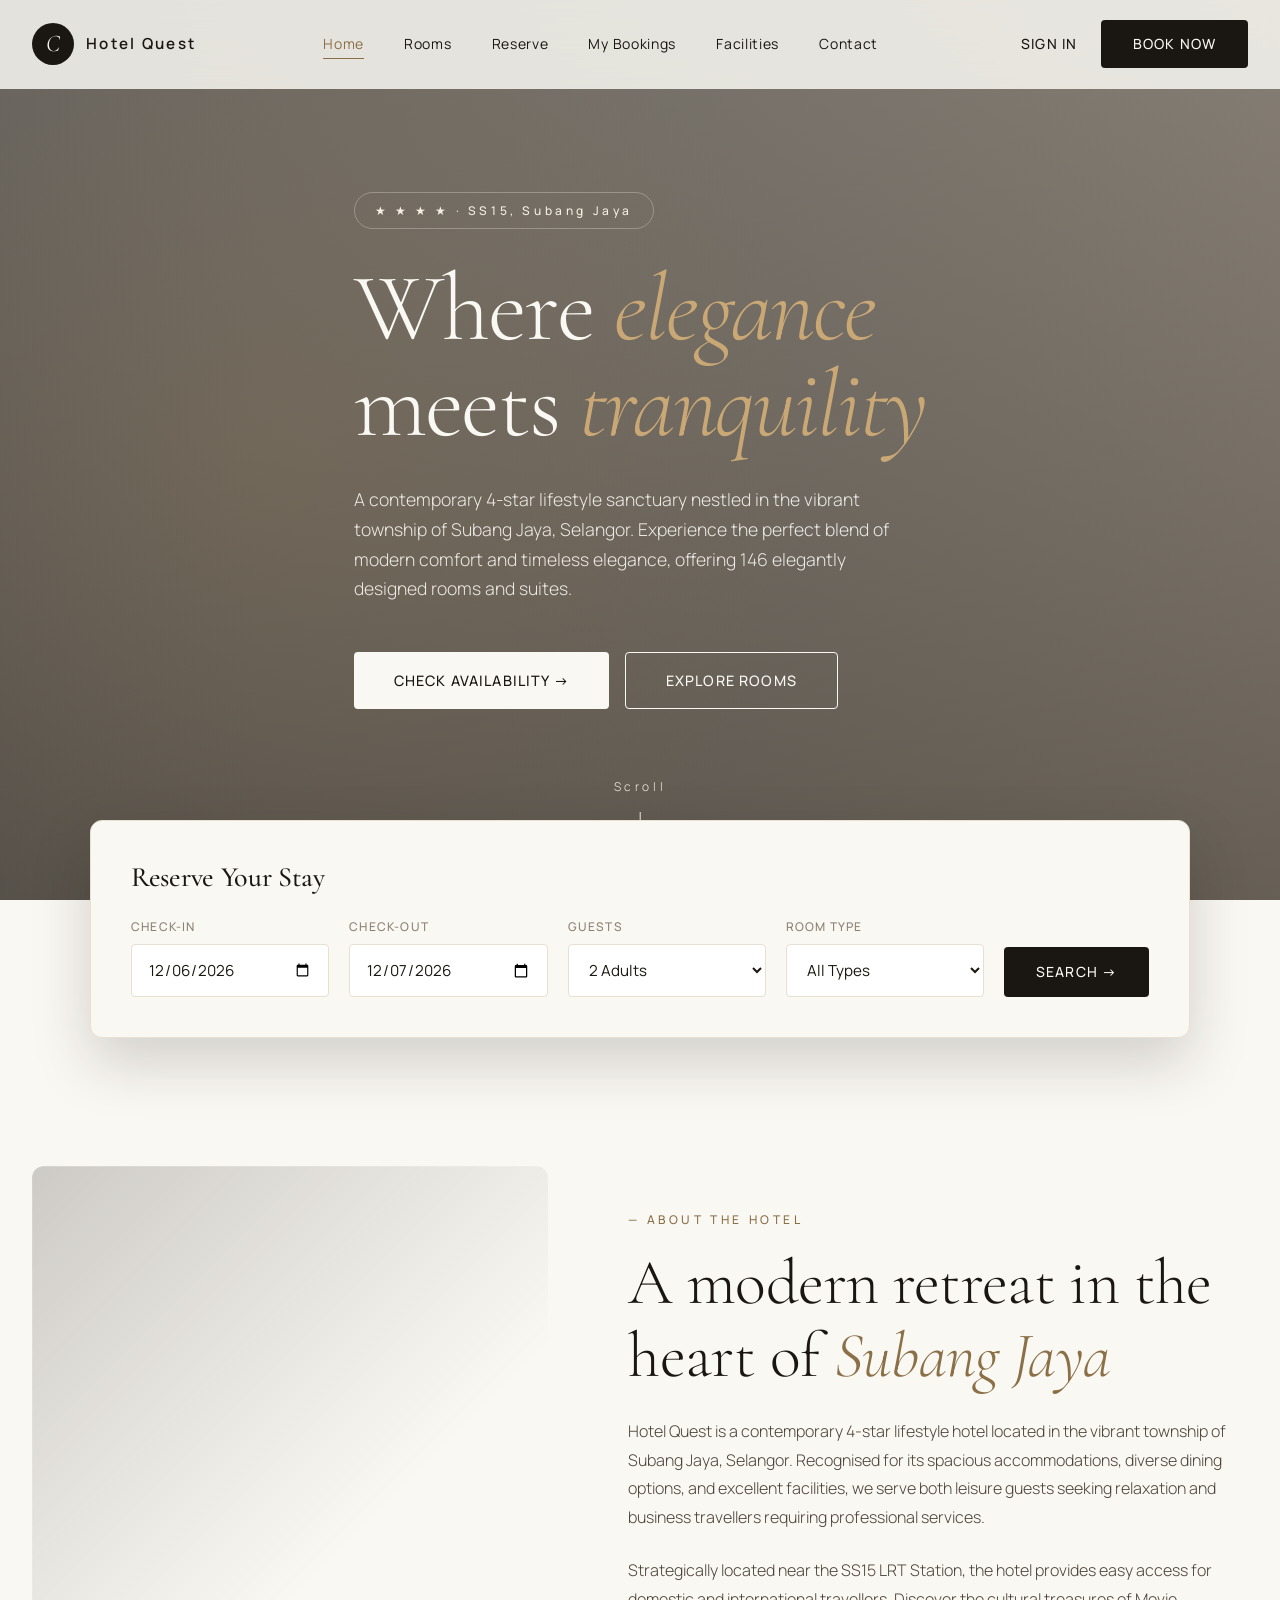
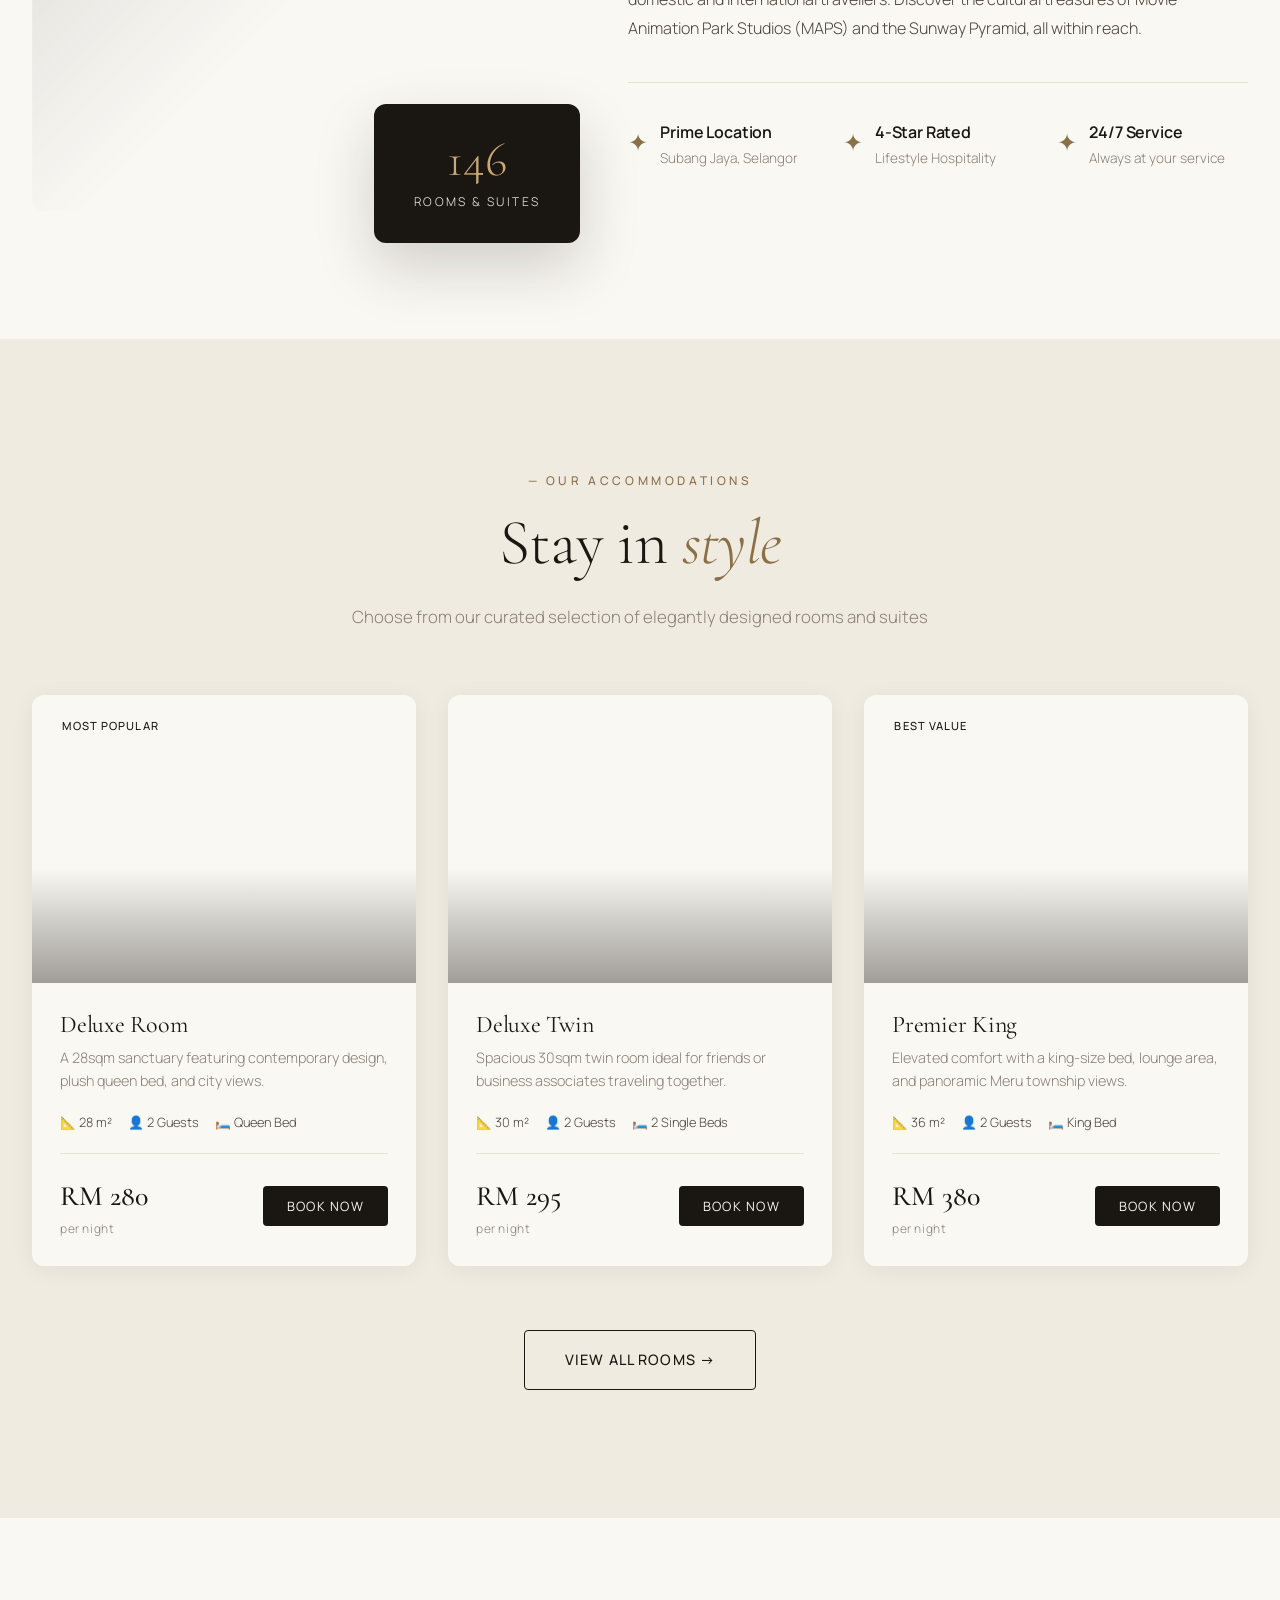
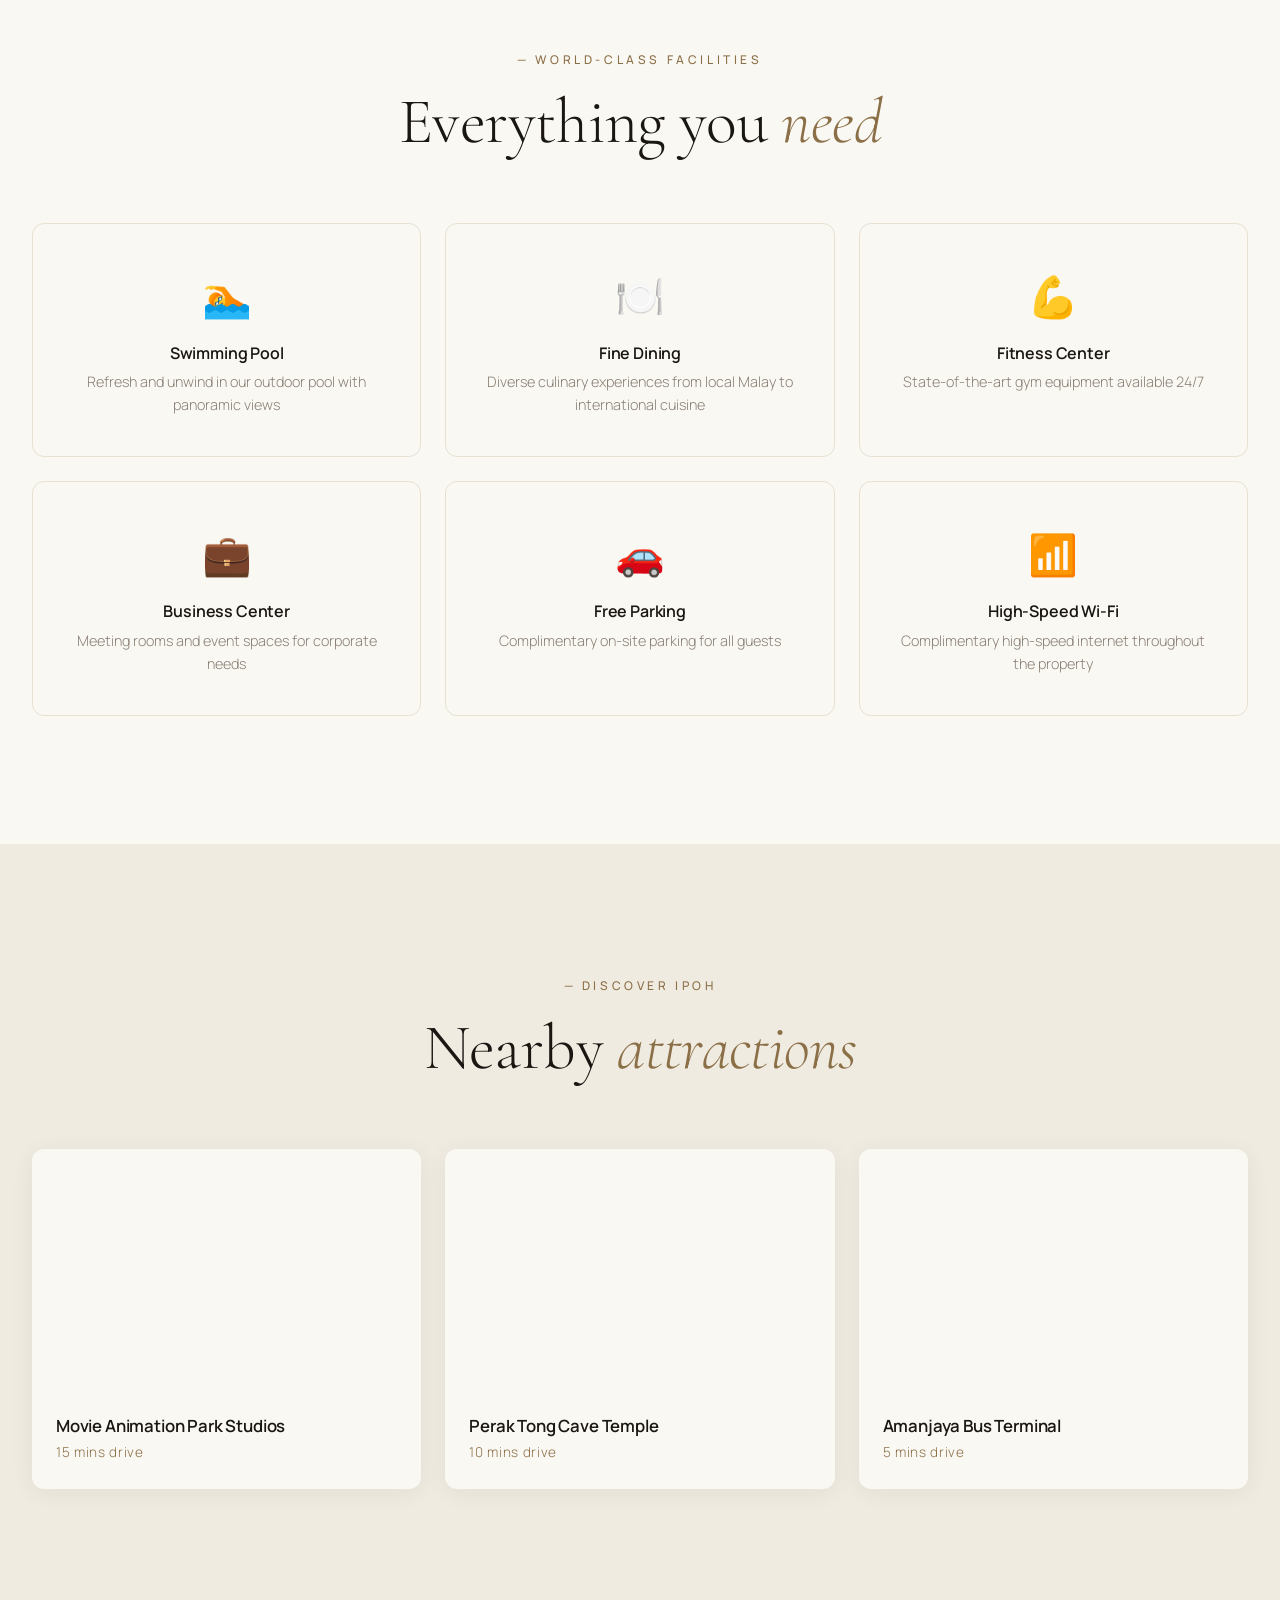
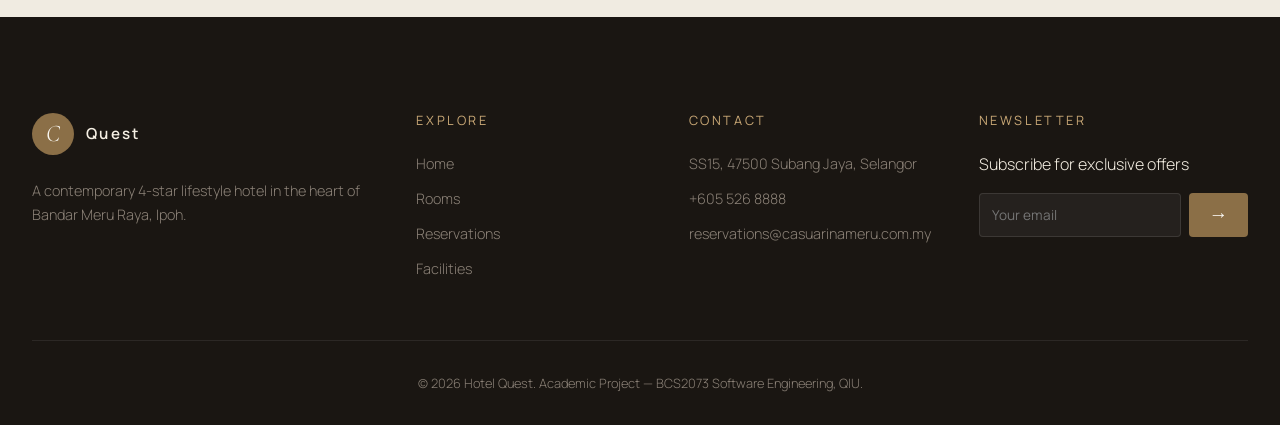
==== index.html @ 07e9d50d "Rename the brand name * Rename the hotel name from "Hotel Casuarina @Meru" to "Hotel Quest". * Chang" ====
<!DOCTYPE html>
<html lang="en">
<head>
    <meta charset="UTF-8">
    <meta name="viewport" content="width=device-width, initial-scale=1.0">
    <title>Hotel QIU — Luxury Lifestyle Hotel in Selangor</title>
    <meta name="description" content="A contemporary 4-star lifestyle hotel in SS15, Subang Jaya. 146 elegantly designed rooms and suites.">
    <link rel="stylesheet" href="css/style.css">
    <link href="https://fonts.googleapis.com/css2?family=Cormorant+Garamond:wght@300;400;500;600;700&family=Manrope:wght@200;300;400;500;600;700&display=swap" rel="stylesheet">
</head>
<body>
    <!-- ========================================
         COMPONENT: Navigation Bar (Reusable)
         CBSE Module: ui-navigation
    ========================================= -->
    <nav class="navbar" id="navbar">
        <div class="nav-container">
            <a href="index.html" class="logo">
                <span class="logo-mark">C</span>
                <span class="logo-text">Hotel Quest</span>
            </a>
            <ul class="nav-menu">
                <li><a href="index.html" class="active">Home</a></li>
                <li><a href="pages/rooms.html">Rooms</a></li>
                <li><a href="pages/search.html">Reserve</a></li>
                <li><a href="pages/my-bookings.html">My Bookings</a></li>
                <li><a href="#facilities">Facilities</a></li>
                <li><a href="#contact">Contact</a></li>
            </ul>
            <div class="nav-auth">
                <button class="btn-ghost" id="loginBtn">Sign In</button>
                <button class="btn-primary" id="reserveBtn" onclick="window.location.href='pages/search.html'">Book Now</button>
            </div>
            <button class="mobile-toggle" id="mobileToggle">☰</button>
        </div>
    </nav>

    <!-- ========================================
         COMPONENT: Hero Section
    ========================================= -->
    <section class="hero">
        <div class="hero-bg"></div>
        <div class="hero-overlay"></div>
        <div class="hero-content">
            <span class="hero-tag">★ ★ ★ ★  · SS15, Subang Jaya</span>
            <h1 class="hero-title">
                Where <em>elegance</em><br>
                meets <em>tranquility</em>
            </h1>
            <p class="hero-subtitle">
                A contemporary 4-star lifestyle sanctuary nestled in the vibrant township of Subang Jaya, Selangor. Experience the perfect blend of modern comfort and timeless elegance,
                offering 146 elegantly designed rooms and suites.
            </p>
            <div class="hero-actions">
                <button class="btn-primary btn-lg" onclick="window.location.href='pages/search.html'">
                    Check Availability →
                </button>
                <button class="btn-outline btn-lg" onclick="document.getElementById('rooms-preview').scrollIntoView({behavior:'smooth'})">
                    Explore Rooms
                </button>
            </div>
        </div>
        <div class="hero-scroll">
            <span>Scroll</span>
            <div class="scroll-line"></div>
        </div>
    </section>

    <!-- ========================================
         COMPONENT: Quick Search Widget
         CBSE Module: search-module (reusable)
    ========================================= -->
    <section class="quick-search">
        <div class="container">
            <div class="search-card">
                <h3>Reserve Your Stay</h3>
                <form id="quickSearchForm" class="search-form">
                    <div class="form-group">
                        <label>Check-In</label>
                        <input type="date" id="checkIn" required>
                    </div>
                    <div class="form-group">
                        <label>Check-Out</label>
                        <input type="date" id="checkOut" required>
                    </div>
                    <div class="form-group">
                        <label>Guests</label>
                        <select id="guests">
                            <option value="1">1 Adult</option>
                            <option value="2" selected>2 Adults</option>
                            <option value="3">3 Adults</option>
                            <option value="4">4 Adults</option>
                        </select>
                    </div>
                    <div class="form-group">
                        <label>Room Type</label>
                        <select id="roomType">
                            <option value="all">All Types</option>
                            <option value="deluxe">Deluxe</option>
                            <option value="premier">Premier</option>
                            <option value="suite">Suite</option>
                        </select>
                    </div>
                    <button type="submit" class="btn-primary btn-search">Search →</button>
                </form>
            </div>
        </div>
    </section>

    <!-- ========================================
         SECTION: About / Welcome
    ========================================= -->
    <section class="about-section">
        <div class="container about-grid">
            <div class="about-image">
                <div class="img-frame"></div>
                <div class="stat-badge">
                    <strong>146</strong>
                    <span>Rooms & Suites</span>
                </div>
            </div>
            <div class="about-content">
                <span class="section-tag">— About The Hotel</span>
                <h2 class="section-title">A modern retreat in the<br>heart of <em>Subang Jaya</em></h2>
                <p>
                    Hotel Quest is a contemporary 4-star lifestyle hotel located in the vibrant 
                    township of Subang Jaya, Selangor. Recognised for its spacious accommodations, diverse dining options, 
                    and excellent facilities, we serve both leisure guests seeking relaxation and business travellers 
                    requiring professional services.
                </p>
                <p>
                    Strategically located near the SS15 LRT Station, the hotel provides easy access for domestic 
                    and international travellers. Discover the cultural treasures of Movie Animation Park Studios (MAPS) 
                    and the Sunway Pyramid, all within reach.
                </p>
                <div class="about-features">
                    <div class="feature-item">
                        <div class="feature-icon">✦</div>
                        <div>
                            <h4>Prime Location</h4>
                            <p>Subang Jaya, Selangor</p>
                        </div>
                    </div>
                    <div class="feature-item">
                        <div class="feature-icon">✦</div>
                        <div>
                            <h4>4-Star Rated</h4>
                            <p>Lifestyle Hospitality</p>
                        </div>
                    </div>
                    <div class="feature-item">
                        <div class="feature-icon">✦</div>
                        <div>
                            <h4>24/7 Service</h4>
                            <p>Always at your service</p>
                        </div>
                    </div>
                </div>
            </div>
        </div>
    </section>

    <!-- ========================================
         SECTION: Rooms Preview
         CBSE Module: room-display (reusable card component)
    ========================================= -->
    <section class="rooms-preview" id="rooms-preview">
        <div class="container">
            <div class="section-header">
                <span class="section-tag">— Our Accommodations</span>
                <h2 class="section-title">Stay in <em>style</em></h2>
                <p class="section-subtitle">Choose from our curated selection of elegantly designed rooms and suites</p>
            </div>
            <div class="rooms-grid" id="roomsContainer">
                <!-- Cards rendered dynamically by js/room-module.js -->
            </div>
            <div class="section-cta">
                <a href="pages/rooms.html" class="btn-outline btn-lg">View All Rooms →</a>
            </div>
        </div>
    </section>

    <!-- ========================================
         SECTION: Facilities
    ========================================= -->
    <section class="facilities" id="facilities">
        <div class="container">
            <div class="section-header">
                <span class="section-tag">— World-Class Facilities</span>
                <h2 class="section-title">Everything you <em>need</em></h2>
            </div>
            <div class="facilities-grid">
                <div class="facility-card">
                    <div class="facility-icon">🏊</div>
                    <h4>Swimming Pool</h4>
                    <p>Refresh and unwind in our outdoor pool with panoramic views</p>
                </div>
                <div class="facility-card">
                    <div class="facility-icon">🍽️</div>
                    <h4>Fine Dining</h4>
                    <p>Diverse culinary experiences from local Malay to international cuisine</p>
                </div>
                <div class="facility-card">
                    <div class="facility-icon">💪</div>
                    <h4>Fitness Center</h4>
                    <p>State-of-the-art gym equipment available 24/7</p>
                </div>
                <div class="facility-card">
                    <div class="facility-icon">💼</div>
                    <h4>Business Center</h4>
                    <p>Meeting rooms and event spaces for corporate needs</p>
                </div>
                <div class="facility-card">
                    <div class="facility-icon">🚗</div>
                    <h4>Free Parking</h4>
                    <p>Complimentary on-site parking for all guests</p>
                </div>
                <div class="facility-card">
                    <div class="facility-icon">📶</div>
                    <h4>High-Speed Wi-Fi</h4>
                    <p>Complimentary high-speed internet throughout the property</p>
                </div>
            </div>
        </div>
    </section>

    <!-- ========================================
         SECTION: Nearby Attractions
    ========================================= -->
    <section class="attractions">
        <div class="container">
            <div class="section-header">
                <span class="section-tag">— Discover Ipoh</span>
                <h2 class="section-title">Nearby <em>attractions</em></h2>
            </div>
            <div class="attractions-grid">
                <div class="attraction-card">
                    <div class="attraction-img attraction-1"></div>
                    <div class="attraction-info">
                        <h4>Movie Animation Park Studios</h4>
                        <span>15 mins drive</span>
                    </div>
                </div>
                <div class="attraction-card">
                    <div class="attraction-img attraction-2"></div>
                    <div class="attraction-info">
                        <h4>Perak Tong Cave Temple</h4>
                        <span>10 mins drive</span>
                    </div>
                </div>
                <div class="attraction-card">
                    <div class="attraction-img attraction-3"></div>
                    <div class="attraction-info">
                        <h4>Amanjaya Bus Terminal</h4>
                        <span>5 mins drive</span>
                    </div>
                </div>
            </div>
        </div>
    </section>

    <!-- ========================================
         FOOTER (Reusable Component)
    ========================================= -->
    <footer class="footer" id="contact">
        <div class="container">
            <div class="footer-grid">
                <div class="footer-brand">
                    <div class="logo">
                        <span class="logo-mark">C</span>
                        <span class="logo-text">Quest</span>
                    </div>
                    <p>A contemporary 4-star lifestyle hotel in the heart of Bandar Meru Raya, Ipoh.</p>
                </div>
                <div class="footer-col">
                    <h5>Explore</h5>
                    <ul>
                        <li><a href="index.html">Home</a></li>
                        <li><a href="pages/rooms.html">Rooms</a></li>
                        <li><a href="pages/search.html">Reservations</a></li>
                        <li><a href="#facilities">Facilities</a></li>
                    </ul>
                </div>
                <div class="footer-col">
                    <h5>Contact</h5>
                    <ul>
                        <li>SS15, 47500 Subang Jaya, Selangor</li>
                        <li>+605 526 8888</li>
                        <li>reservations@casuarinameru.com.my</li>
                    </ul>
                </div>
                <div class="footer-col">
                    <h5>Newsletter</h5>
                    <p>Subscribe for exclusive offers</p>
                    <form class="newsletter-form">
                        <input type="email" placeholder="Your email">
                        <button type="submit">→</button>
                    </form>
                </div>
            </div>
            <div class="footer-bottom">
                <p>© 2026 Hotel Quest. Academic Project — BCS2073 Software Engineering, QIU.</p>
            </div>
        </div>
    </footer>

    <!-- Login Modal Component -->
    <div class="modal" id="loginModal">
        <div class="modal-content">
            <button class="modal-close" id="closeModal">×</button>
            <h3>Welcome Back</h3>
            <p class="modal-sub">Sign in to manage your reservations</p>
            <form id="loginForm">
                <div class="form-group">
                    <label>Email</label>
                    <input type="email" id="loginEmail" required placeholder="you@example.com">
                </div>
                <div class="form-group">
                    <label>Password</label>
                    <input type="password" id="loginPassword" required placeholder="Enter password">
                </div>
                <button type="submit" class="btn-primary btn-full">Sign In</button>
                <p class="modal-footer">New here? <a href="#" id="switchToRegister">Create account</a></p>
            </form>
        </div>
    </div>

    <!-- Scripts: CBSE modular structure -->
    <script src="js/data.js"></script>
    <script src="js/user-module.js"></script>
    <script src="js/room-module.js"></script>
    <script src="js/booking-module.js"></script>
    <script src="js/main.js"></script>
</body>
</html>
---- css/style.css ----
/* =====================================================
   CASUARINA @ MERU - Stylesheet
   Aesthetic: Luxury Refined / Editorial Hospitality
   Architecture: Component-Based Software Engineering
   ===================================================== */

/* ---------- CSS Variables (Design Tokens) ---------- */
:root {
    /* Brand Colors */
    --color-bg: #faf8f3;
    --color-bg-alt: #f0ebe1;
    --color-ink: #1a1612;
    --color-ink-soft: #4a423a;
    --color-muted: #8a8076;
    --color-accent: #8b6f47;
    --color-accent-deep: #6b5435;
    --color-accent-light: #c9a876;
    --color-gold: #b8935a;
    --color-cream: #f5efe3;
    --color-white: #ffffff;
    --color-line: #e8e0d2;
    
    /* Typography */
    --font-display: 'Cormorant Garamond', 'Playfair Display', Georgia, serif;
    --font-body: 'Manrope', -apple-system, sans-serif;
    
    /* Spacing */
    --space-xs: 0.5rem;
    --space-sm: 1rem;
    --space-md: 2rem;
    --space-lg: 4rem;
    --space-xl: 6rem;
    --space-2xl: 8rem;
    
    /* Effects */
    --shadow-soft: 0 4px 24px rgba(26, 22, 18, 0.06);
    --shadow-medium: 0 12px 40px rgba(26, 22, 18, 0.12);
    --shadow-strong: 0 24px 60px rgba(26, 22, 18, 0.18);
    --radius: 4px;
    --radius-lg: 12px;
    --transition: 0.4s cubic-bezier(0.4, 0, 0.2, 1);
}

/* ---------- Reset & Base ---------- */
*, *::before, *::after {
    box-sizing: border-box;
    margin: 0;
    padding: 0;
}

html {
    scroll-behavior: smooth;
    font-size: 16px;
}

body {
    font-family: var(--font-body);
    background: var(--color-bg);
    color: var(--color-ink);
    line-height: 1.6;
    font-weight: 300;
    overflow-x: hidden;
}

h1, h2, h3, h4, h5 {
    font-family: var(--font-display);
    font-weight: 400;
    letter-spacing: -0.01em;
    line-height: 1.15;
}

em {
    font-style: italic;
    color: var(--color-accent);
}

a {
    color: inherit;
    text-decoration: none;
    transition: var(--transition);
}

.container {
    max-width: 1280px;
    margin: 0 auto;
    padding: 0 2rem;
}

img {
    max-width: 100%;
    display: block;
}

/* ---------- Buttons (Reusable Component) ---------- */
.btn-primary, .btn-outline, .btn-ghost {
    font-family: var(--font-body);
    font-size: 0.875rem;
    font-weight: 500;
    letter-spacing: 0.08em;
    text-transform: uppercase;
    padding: 0.9rem 2rem;
    border: none;
    cursor: pointer;
    transition: var(--transition);
    border-radius: var(--radius);
    display: inline-flex;
    align-items: center;
    gap: 0.5rem;
}

.btn-primary {
    background: var(--color-ink);
    color: var(--color-bg);
}
.btn-primary:hover {
    background: var(--color-accent);
    transform: translateY(-2px);
    box-shadow: var(--shadow-medium);
}

.btn-outline {
    background: transparent;
    color: var(--color-ink);
    border: 1px solid var(--color-ink);
}
.btn-outline:hover {
    background: var(--color-ink);
    color: var(--color-bg);
}

.btn-ghost {
    background: transparent;
    color: var(--color-ink);
    padding: 0.5rem 1rem;
}
.btn-ghost:hover {
    color: var(--color-accent);
}

.btn-lg {
    padding: 1.1rem 2.5rem;
    font-size: 0.9rem;
}

.btn-full {
    width: 100%;
    justify-content: center;
    padding: 1rem;
}

/* ---------- Navigation ---------- */
.navbar {
    position: fixed;
    top: 0;
    left: 0;
    right: 0;
    z-index: 100;
    padding: 1.25rem 0;
    background: rgba(250, 248, 243, 0.85);
    backdrop-filter: blur(20px);
    -webkit-backdrop-filter: blur(20px);
    border-bottom: 1px solid transparent;
    transition: var(--transition);
}

.navbar.scrolled {
    padding: 0.75rem 0;
    border-bottom-color: var(--color-line);
    background: rgba(250, 248, 243, 0.95);
}

.nav-container {
    max-width: 1400px;
    margin: 0 auto;
    padding: 0 2rem;
    display: flex;
    align-items: center;
    justify-content: space-between;
    gap: 2rem;
}

.logo {
    display: flex;
    align-items: center;
    gap: 0.75rem;
}

.logo-mark {
    width: 42px;
    height: 42px;
    background: var(--color-ink);
    color: var(--color-bg);
    border-radius: 50%;
    display: grid;
    place-items: center;
    font-family: var(--font-display);
    font-size: 1.5rem;
    font-style: italic;
}

.logo-text {
    font-family: var(--font-body);
    font-weight: 600;
    font-size: 0.95rem;
    letter-spacing: 0.15em;
    display: flex;
    flex-direction: column;
    line-height: 1;
}
.logo-text small {
    font-size: 0.65rem;
    font-weight: 300;
    letter-spacing: 0.2em;
    color: var(--color-muted);
    margin-top: 2px;
}

.nav-menu {
    display: flex;
    gap: 2.5rem;
    list-style: none;
}
.nav-menu a {
    font-size: 0.875rem;
    font-weight: 400;
    letter-spacing: 0.05em;
    position: relative;
}
.nav-menu a::after {
    content: '';
    position: absolute;
    bottom: -6px;
    left: 0;
    width: 0;
    height: 1px;
    background: var(--color-accent);
    transition: var(--transition);
}
.nav-menu a:hover::after, .nav-menu a.active::after {
    width: 100%;
}
.nav-menu a.active {
    color: var(--color-accent);
}

.nav-auth {
    display: flex;
    gap: 0.5rem;
    align-items: center;
}

.mobile-toggle {
    display: none;
    background: none;
    border: none;
    font-size: 1.5rem;
    cursor: pointer;
    color: var(--color-ink);
}

/* ---------- Hero Section ---------- */
.hero {
    height: 100vh;
    min-height: 700px;
    position: relative;
    display: flex;
    align-items: center;
    overflow: hidden;
}

.hero-bg {
    position: absolute;
    inset: 0;
    background: linear-gradient(135deg, #2c2419 0%, #4a3a26 50%, #6b5435 100%);
    background-image: 
        linear-gradient(135deg, rgba(26, 22, 18, 0.65) 0%, rgba(74, 58, 38, 0.55) 100%),
        url('https://images.unsplash.com/photo-1566073771259-6a8506099945?w=1920&q=85');
    background-size: cover;
    background-position: center;
}

.hero-overlay {
    position: absolute;
    inset: 0;
    background: 
        radial-gradient(circle at 20% 50%, rgba(184, 147, 90, 0.15) 0%, transparent 50%),
        linear-gradient(180deg, transparent 0%, rgba(26, 22, 18, 0.4) 100%);
}

.hero-content {
    position: relative;
    z-index: 2;
    max-width: 1280px;
    margin: 0 auto;
    padding: 0 2rem;
    color: var(--color-bg);
    animation: fadeUp 1.2s ease;
}

.hero-tag {
    display: inline-block;
    font-size: 0.75rem;
    letter-spacing: 0.3em;
    font-weight: 500;
    margin-bottom: 2rem;
    padding: 0.5rem 1.25rem;
    border: 1px solid rgba(245, 239, 227, 0.3);
    border-radius: 100px;
    color: var(--color-cream);
}

.hero-title {
    font-size: clamp(3rem, 8vw, 6rem);
    font-weight: 300;
    line-height: 1;
    margin-bottom: 2rem;
    letter-spacing: -0.02em;
}
.hero-title em {
    color: var(--color-accent-light);
    font-style: italic;
}

.hero-subtitle {
    font-size: 1.1rem;
    font-weight: 300;
    max-width: 560px;
    margin-bottom: 3rem;
    opacity: 0.9;
    line-height: 1.7;
}

.hero-actions {
    display: flex;
    gap: 1rem;
    flex-wrap: wrap;
}
.hero-actions .btn-primary {
    background: var(--color-bg);
    color: var(--color-ink);
}
.hero-actions .btn-primary:hover {
    background: var(--color-accent-light);
    color: var(--color-ink);
}
.hero-actions .btn-outline {
    color: var(--color-bg);
    border-color: var(--color-bg);
}
.hero-actions .btn-outline:hover {
    background: var(--color-bg);
    color: var(--color-ink);
}

.hero-scroll {
    position: absolute;
    bottom: 3rem;
    left: 50%;
    transform: translateX(-50%);
    color: var(--color-cream);
    font-size: 0.75rem;
    letter-spacing: 0.3em;
    display: flex;
    flex-direction: column;
    align-items: center;
    gap: 1rem;
}
.scroll-line {
    width: 1px;
    height: 40px;
    background: var(--color-cream);
    animation: scrollLine 2s ease-in-out infinite;
}

@keyframes scrollLine {
    0%, 100% { transform: scaleY(1); transform-origin: top; }
    50% { transform: scaleY(0.3); transform-origin: bottom; }
}

@keyframes fadeUp {
    from { opacity: 0; transform: translateY(40px); }
    to { opacity: 1; transform: translateY(0); }
}

/* ---------- Quick Search Widget ---------- */
.quick-search {
    margin-top: -80px;
    position: relative;
    z-index: 10;
    padding: 0 2rem;
}

.search-card {
    background: var(--color-bg);
    padding: 2.5rem;
    border-radius: var(--radius-lg);
    box-shadow: var(--shadow-strong);
    max-width: 1100px;
    margin: 0 auto;
    border: 1px solid var(--color-line);
}

.search-card h3 {
    font-size: 1.75rem;
    margin-bottom: 1.5rem;
    font-weight: 500;
}

.search-form {
    display: grid;
    grid-template-columns: 1fr 1fr 1fr 1fr auto;
    gap: 1.25rem;
    align-items: end;
}

.form-group {
    display: flex;
    flex-direction: column;
    gap: 0.5rem;
}
.form-group label {
    font-size: 0.75rem;
    letter-spacing: 0.1em;
    text-transform: uppercase;
    color: var(--color-muted);
    font-weight: 500;
}
.form-group input, .form-group select {
    padding: 0.85rem 1rem;
    border: 1px solid var(--color-line);
    border-radius: var(--radius);
    font-family: var(--font-body);
    font-size: 0.95rem;
    background: var(--color-white);
    color: var(--color-ink);
    transition: var(--transition);
}
.form-group input:focus, .form-group select:focus {
    outline: none;
    border-color: var(--color-accent);
    box-shadow: 0 0 0 3px rgba(139, 111, 71, 0.1);
}

.btn-search {
    height: 50px;
}

/* ---------- Section Common ---------- */
.section-header {
    text-align: center;
    max-width: 720px;
    margin: 0 auto 4rem;
}

.section-tag {
    display: inline-block;
    font-size: 0.75rem;
    letter-spacing: 0.3em;
    text-transform: uppercase;
    color: var(--color-accent);
    font-weight: 500;
    margin-bottom: 1rem;
}

.section-title {
    font-size: clamp(2.5rem, 5vw, 4rem);
    font-weight: 300;
    margin-bottom: 1.5rem;
}

.section-subtitle {
    color: var(--color-muted);
    font-size: 1.05rem;
    max-width: 600px;
    margin: 0 auto;
}

.section-cta {
    text-align: center;
    margin-top: 4rem;
}

/* ---------- About Section ---------- */
.about-section {
    padding: var(--space-2xl) 0;
}

.about-grid {
    display: grid;
    grid-template-columns: 1fr 1.2fr;
    gap: 5rem;
    align-items: center;
}

.about-image {
    position: relative;
}
.img-frame {
    aspect-ratio: 4/5;
    background: 
        linear-gradient(135deg, rgba(26, 22, 18, 0.2) 0%, transparent 60%),
        url('https://images.unsplash.com/photo-1582719508461-905c673771fd?w=800&q=85');
    background-size: cover;
    background-position: center;
    border-radius: var(--radius-lg);
}

.stat-badge {
    position: absolute;
    bottom: -2rem;
    right: -2rem;
    background: var(--color-ink);
    color: var(--color-bg);
    padding: 2rem 2.5rem;
    border-radius: var(--radius-lg);
    box-shadow: var(--shadow-strong);
    text-align: center;
}
.stat-badge strong {
    display: block;
    font-family: var(--font-display);
    font-size: 3rem;
    line-height: 1;
    color: var(--color-accent-light);
    font-weight: 300;
}
.stat-badge span {
    display: block;
    font-size: 0.75rem;
    letter-spacing: 0.2em;
    text-transform: uppercase;
    margin-top: 0.5rem;
}

.about-content p {
    color: var(--color-ink-soft);
    line-height: 1.8;
    margin-bottom: 1.5rem;
}

.about-features {
    display: grid;
    grid-template-columns: 1fr 1fr 1fr;
    gap: 1.5rem;
    margin-top: 2.5rem;
    padding-top: 2.5rem;
    border-top: 1px solid var(--color-line);
}
.feature-item {
    display: flex;
    gap: 0.75rem;
    align-items: flex-start;
}
.feature-icon {
    color: var(--color-accent);
    font-size: 1.5rem;
    flex-shrink: 0;
}
.feature-item h4 {
    font-size: 1rem;
    font-family: var(--font-body);
    font-weight: 600;
    margin-bottom: 0.25rem;
}
.feature-item p {
    font-size: 0.85rem;
    color: var(--color-muted);
    margin: 0;
}

/* ---------- Rooms Preview ---------- */
.rooms-preview {
    padding: var(--space-2xl) 0;
    background: var(--color-bg-alt);
}

.rooms-grid {
    display: grid;
    grid-template-columns: repeat(3, 1fr);
    gap: 2rem;
}

.room-card {
    background: var(--color-bg);
    border-radius: var(--radius-lg);
    overflow: hidden;
    transition: var(--transition);
    cursor: pointer;
    box-shadow: var(--shadow-soft);
}
.room-card:hover {
    transform: translateY(-8px);
    box-shadow: var(--shadow-strong);
}

.room-image {
    aspect-ratio: 4/3;
    background-size: cover;
    background-position: center;
    position: relative;
    overflow: hidden;
}
.room-image::after {
    content: '';
    position: absolute;
    inset: 0;
    background: linear-gradient(180deg, transparent 60%, rgba(26, 22, 18, 0.4) 100%);
}

.room-badge {
    position: absolute;
    top: 1rem;
    left: 1rem;
    background: var(--color-bg);
    color: var(--color-ink);
    font-size: 0.7rem;
    padding: 0.4rem 0.9rem;
    border-radius: 100px;
    letter-spacing: 0.1em;
    text-transform: uppercase;
    font-weight: 500;
    z-index: 2;
}

.room-info {
    padding: 1.75rem;
}
.room-info h3 {
    font-size: 1.5rem;
    margin-bottom: 0.5rem;
}
.room-info .room-desc {
    color: var(--color-muted);
    font-size: 0.9rem;
    margin-bottom: 1.25rem;
    line-height: 1.6;
}

.room-meta {
    display: flex;
    gap: 1rem;
    font-size: 0.8rem;
    color: var(--color-ink-soft);
    padding-bottom: 1.25rem;
    border-bottom: 1px solid var(--color-line);
    margin-bottom: 1.25rem;
}

.room-footer {
    display: flex;
    justify-content: space-between;
    align-items: center;
}

.room-price {
    display: flex;
    flex-direction: column;
}
.room-price strong {
    font-family: var(--font-display);
    font-size: 1.75rem;
    font-weight: 500;
    color: var(--color-ink);
}
.room-price span {
    font-size: 0.75rem;
    color: var(--color-muted);
    letter-spacing: 0.05em;
}

.btn-book {
    background: var(--color-ink);
    color: var(--color-bg);
    border: none;
    padding: 0.7rem 1.5rem;
    border-radius: var(--radius);
    font-size: 0.8rem;
    letter-spacing: 0.1em;
    text-transform: uppercase;
    cursor: pointer;
    transition: var(--transition);
    font-family: var(--font-body);
}
.btn-book:hover {
    background: var(--color-accent);
}

/* ---------- Facilities ---------- */
.facilities {
    padding: var(--space-2xl) 0;
}

.facilities-grid {
    display: grid;
    grid-template-columns: repeat(3, 1fr);
    gap: 1.5rem;
}

.facility-card {
    padding: 2.5rem 2rem;
    background: var(--color-bg);
    border: 1px solid var(--color-line);
    border-radius: var(--radius-lg);
    text-align: center;
    transition: var(--transition);
}
.facility-card:hover {
    border-color: var(--color-accent);
    transform: translateY(-4px);
    box-shadow: var(--shadow-medium);
}
.facility-icon {
    font-size: 2.5rem;
    margin-bottom: 1rem;
}
.facility-card h4 {
    font-family: var(--font-body);
    font-weight: 600;
    margin-bottom: 0.5rem;
}
.facility-card p {
    color: var(--color-muted);
    font-size: 0.9rem;
}

/* ---------- Attractions ---------- */
.attractions {
    padding: var(--space-2xl) 0;
    background: var(--color-bg-alt);
}

.attractions-grid {
    display: grid;
    grid-template-columns: repeat(3, 1fr);
    gap: 1.5rem;
}

.attraction-card {
    border-radius: var(--radius-lg);
    overflow: hidden;
    box-shadow: var(--shadow-soft);
    background: var(--color-bg);
    transition: var(--transition);
}
.attraction-card:hover {
    transform: translateY(-4px);
    box-shadow: var(--shadow-medium);
}

.attraction-img {
    aspect-ratio: 16/10;
    background-size: cover;
    background-position: center;
}
.attraction-1 { background-image: url('https://images.unsplash.com/photo-1517457373958-b7bdd4587205?w=800&q=85'); }
.attraction-2 { background-image: url('https://images.unsplash.com/photo-1545569310-c55c9f4ba56d?w=800&q=85'); }
.attraction-3 { background-image: url('https://images.unsplash.com/photo-1544620347-c4fd4a3d5957?w=800&q=85'); }

.attraction-info {
    padding: 1.5rem;
}
.attraction-info h4 {
    font-family: var(--font-body);
    font-weight: 600;
    font-size: 1.05rem;
    margin-bottom: 0.25rem;
}
.attraction-info span {
    color: var(--color-accent);
    font-size: 0.85rem;
    letter-spacing: 0.05em;
}

/* ---------- Footer ---------- */
.footer {
    background: var(--color-ink);
    color: var(--color-cream);
    padding: var(--space-xl) 0 2rem;
}

.footer-grid {
    display: grid;
    grid-template-columns: 1.5fr 1fr 1fr 1.2fr;
    gap: 3rem;
    margin-bottom: 3rem;
}

.footer-brand .logo-mark {
    background: var(--color-accent);
}
.footer-brand .logo-text {
    color: var(--color-cream);
}
.footer-brand .logo-text small {
    color: var(--color-accent-light);
}
.footer-brand p {
    margin-top: 1.5rem;
    color: var(--color-muted);
    font-size: 0.9rem;
    line-height: 1.7;
}

.footer-col h5 {
    font-family: var(--font-body);
    font-size: 0.8rem;
    letter-spacing: 0.2em;
    text-transform: uppercase;
    margin-bottom: 1.5rem;
    color: var(--color-accent-light);
}
.footer-col ul {
    list-style: none;
}
.footer-col li {
    margin-bottom: 0.75rem;
    color: var(--color-muted);
    font-size: 0.9rem;
}
.footer-col a:hover {
    color: var(--color-accent-light);
}

.newsletter-form {
    display: flex;
    gap: 0.5rem;
    margin-top: 1rem;
}
.newsletter-form input {
    flex: 1;
    padding: 0.75rem;
    background: rgba(255, 255, 255, 0.05);
    border: 1px solid rgba(255, 255, 255, 0.1);
    color: var(--color-cream);
    border-radius: var(--radius);
    font-family: var(--font-body);
    font-size: 0.85rem;
}
.newsletter-form button {
    background: var(--color-accent);
    color: var(--color-bg);
    border: none;
    padding: 0 1.25rem;
    border-radius: var(--radius);
    cursor: pointer;
    font-size: 1.2rem;
    transition: var(--transition);
}
.newsletter-form button:hover {
    background: var(--color-accent-light);
}

.footer-bottom {
    padding-top: 2rem;
    border-top: 1px solid rgba(255, 255, 255, 0.08);
    text-align: center;
    font-size: 0.8rem;
    color: var(--color-muted);
}

/* ---------- Modal ---------- */
.modal {
    position: fixed;
    inset: 0;
    background: rgba(26, 22, 18, 0.7);
    backdrop-filter: blur(8px);
    display: none;
    align-items: center;
    justify-content: center;
    z-index: 1000;
    padding: 1rem;
}
.modal.active {
    display: flex;
    animation: fadeIn 0.3s;
}

@keyframes fadeIn {
    from { opacity: 0; }
    to { opacity: 1; }
}

.modal-content {
    background: var(--color-bg);
    border-radius: var(--radius-lg);
    padding: 3rem;
    max-width: 440px;
    width: 100%;
    position: relative;
    box-shadow: var(--shadow-strong);
}

.modal-close {
    position: absolute;
    top: 1rem;
    right: 1.25rem;
    background: none;
    border: none;
    font-size: 1.75rem;
    cursor: pointer;
    color: var(--color-muted);
}

.modal-content h3 {
    font-size: 2rem;
    margin-bottom: 0.5rem;
}
.modal-sub {
    color: var(--color-muted);
    margin-bottom: 2rem;
    font-size: 0.95rem;
}

.modal-content .form-group {
    margin-bottom: 1.25rem;
}

.modal-footer {
    text-align: center;
    margin-top: 1.5rem;
    font-size: 0.9rem;
    color: var(--color-muted);
}
.modal-footer a {
    color: var(--color-accent);
    font-weight: 500;
}

/* ---------- Notification Toast ---------- */
.toast {
    position: fixed;
    top: 100px;
    right: 2rem;
    background: var(--color-ink);
    color: var(--color-bg);
    padding: 1rem 1.5rem;
    border-radius: var(--radius);
    box-shadow: var(--shadow-strong);
    z-index: 2000;
    animation: slideIn 0.3s, slideOut 0.3s 2.7s;
    border-left: 3px solid var(--color-accent);
}
.toast.error { border-left-color: #d4524d; }
.toast.success { border-left-color: #6ba368; }

@keyframes slideIn {
    from { transform: translateX(120%); }
    to { transform: translateX(0); }
}
@keyframes slideOut {
    to { transform: translateX(120%); opacity: 0; }
}

/* ---------- Responsive ---------- */
@media (max-width: 1024px) {
    .nav-menu { display: none; }
    .mobile-toggle { display: block; }
    .about-grid { grid-template-columns: 1fr; gap: 3rem; }
    .rooms-grid, .facilities-grid, .attractions-grid { grid-template-columns: repeat(2, 1fr); }
    .footer-grid { grid-template-columns: 1fr 1fr; }
    .search-form { grid-template-columns: 1fr 1fr; }
    .btn-search { grid-column: 1 / -1; }
}

@media (max-width: 640px) {
    .container { padding: 0 1.25rem; }
    .hero { min-height: 600px; }
    .hero-title { font-size: 3rem; }
    .rooms-grid, .facilities-grid, .attractions-grid { grid-template-columns: 1fr; }
    .footer-grid { grid-template-columns: 1fr; }
    .about-features { grid-template-columns: 1fr; }
    .search-form { grid-template-columns: 1fr; }
    .nav-auth .btn-ghost { display: none; }
    .stat-badge { right: 1rem; bottom: -1rem; padding: 1.25rem 1.5rem; }
}

/* ---------- Page-Specific Styles ---------- */
/* Booking Page */
.page-header {
    padding: 9rem 0 4rem;
    background: var(--color-bg-alt);
    text-align: center;
}
.page-header h1 {
    font-size: clamp(2.5rem, 5vw, 4rem);
    font-weight: 300;
    margin-bottom: 1rem;
}
.page-header p {
    color: var(--color-muted);
    max-width: 600px;
    margin: 0 auto;
}

.booking-section {
    padding: 4rem 0;
}

.booking-layout {
    display: grid;
    grid-template-columns: 1fr 400px;
    gap: 3rem;
    align-items: start;
}

.booking-form-card, .booking-summary {
    background: var(--color-bg);
    border: 1px solid var(--color-line);
    border-radius: var(--radius-lg);
    padding: 2.5rem;
}

.booking-summary {
    position: sticky;
    top: 100px;
}

.booking-summary h3 {
    font-size: 1.5rem;
    margin-bottom: 1.5rem;
    padding-bottom: 1.5rem;
    border-bottom: 1px solid var(--color-line);
}

.summary-row {
    display: flex;
    justify-content: space-between;
    padding: 0.65rem 0;
    font-size: 0.9rem;
}
.summary-row.total {
    font-size: 1.1rem;
    font-weight: 600;
    padding-top: 1.5rem;
    margin-top: 1rem;
    border-top: 1px solid var(--color-line);
    color: var(--color-ink);
}
.summary-row span:first-child { color: var(--color-muted); }

.form-row {
    display: grid;
    grid-template-columns: 1fr 1fr;
    gap: 1rem;
    margin-bottom: 1.25rem;
}
.form-row .form-group { margin: 0; }

.payment-methods {
    display: grid;
    grid-template-columns: 1fr 1fr 1fr;
    gap: 1rem;
    margin: 1.5rem 0;
}
.payment-option {
    border: 2px solid var(--color-line);
    padding: 1rem;
    border-radius: var(--radius);
    cursor: pointer;
    text-align: center;
    transition: var(--transition);
    font-size: 0.85rem;
    font-weight: 500;
}
.payment-option.active {
    border-color: var(--color-accent);
    background: rgba(139, 111, 71, 0.05);
}

/* Confirmation Page */
.confirmation-card {
    max-width: 600px;
    margin: 4rem auto;
    background: var(--color-bg);
    border-radius: var(--radius-lg);
    padding: 4rem 3rem;
    text-align: center;
    box-shadow: var(--shadow-medium);
    border-top: 4px solid var(--color-accent);
}
.confirmation-icon {
    width: 80px;
    height: 80px;
    background: var(--color-accent);
    color: var(--color-bg);
    border-radius: 50%;
    display: grid;
    place-items: center;
    margin: 0 auto 2rem;
    font-size: 2.5rem;
}
.confirmation-card h1 {
    font-size: 2.5rem;
    margin-bottom: 1rem;
}
.booking-id {
    background: var(--color-bg-alt);
    padding: 1rem 1.5rem;
    border-radius: var(--radius);
    margin: 1.5rem 0 2rem;
    font-family: 'Courier New', monospace;
    letter-spacing: 0.1em;
    font-weight: 600;
}

/* My Bookings */
.bookings-list {
    display: grid;
    gap: 1.5rem;
    max-width: 900px;
    margin: 3rem auto;
}
.booking-item {
    background: var(--color-bg);
    border: 1px solid var(--color-line);
    border-radius: var(--radius-lg);
    padding: 2rem;
    display: grid;
    grid-template-columns: 1fr auto;
    gap: 2rem;
    align-items: center;
}
.booking-item h4 {
    font-size: 1.3rem;
    margin-bottom: 0.5rem;
}
.booking-status {
    display: inline-block;
    padding: 0.3rem 0.9rem;
    border-radius: 100px;
    font-size: 0.75rem;
    letter-spacing: 0.1em;
    text-transform: uppercase;
    font-weight: 600;
    margin-top: 0.5rem;
}
.status-confirmed { background: #e8f4e8; color: #4a7c4a; }
.status-cancelled { background: #fce8e8; color: #a04848; }
.booking-actions {
    display: flex;
    gap: 0.5rem;
    flex-direction: column;
}
.btn-small {
    padding: 0.5rem 1rem;
    font-size: 0.75rem;
    border-radius: var(--radius);
    cursor: pointer;
    border: 1px solid var(--color-line);
    background: transparent;
    transition: var(--transition);
}
.btn-small:hover { background: var(--color-bg-alt); }
.btn-small.danger { color: #a04848; border-color: #d4a8a8; }
.btn-small.danger:hover { background: #fce8e8; }

.empty-state {
    text-align: center;
    padding: 4rem 2rem;
    color: var(--color-muted);
}
.empty-state h3 { 
    margin-bottom: 1rem; 
    color: var(--color-ink);
}
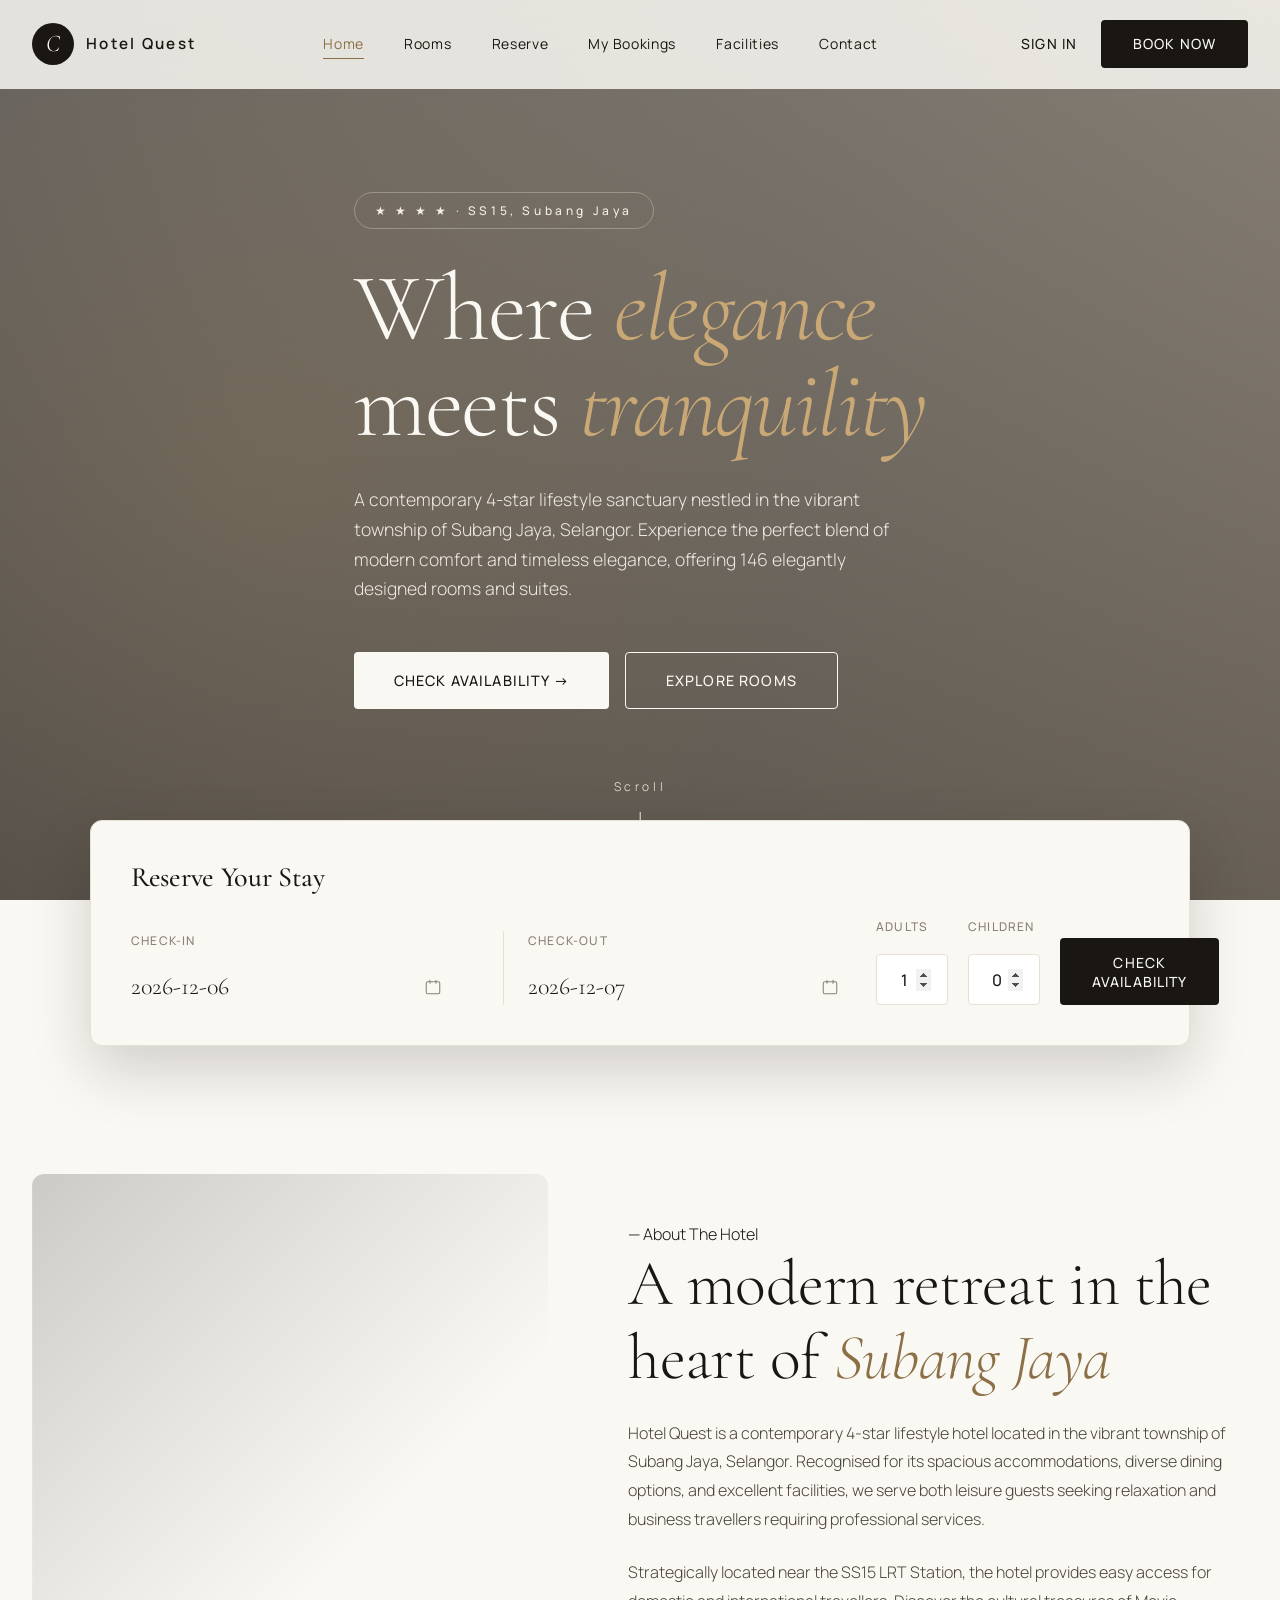
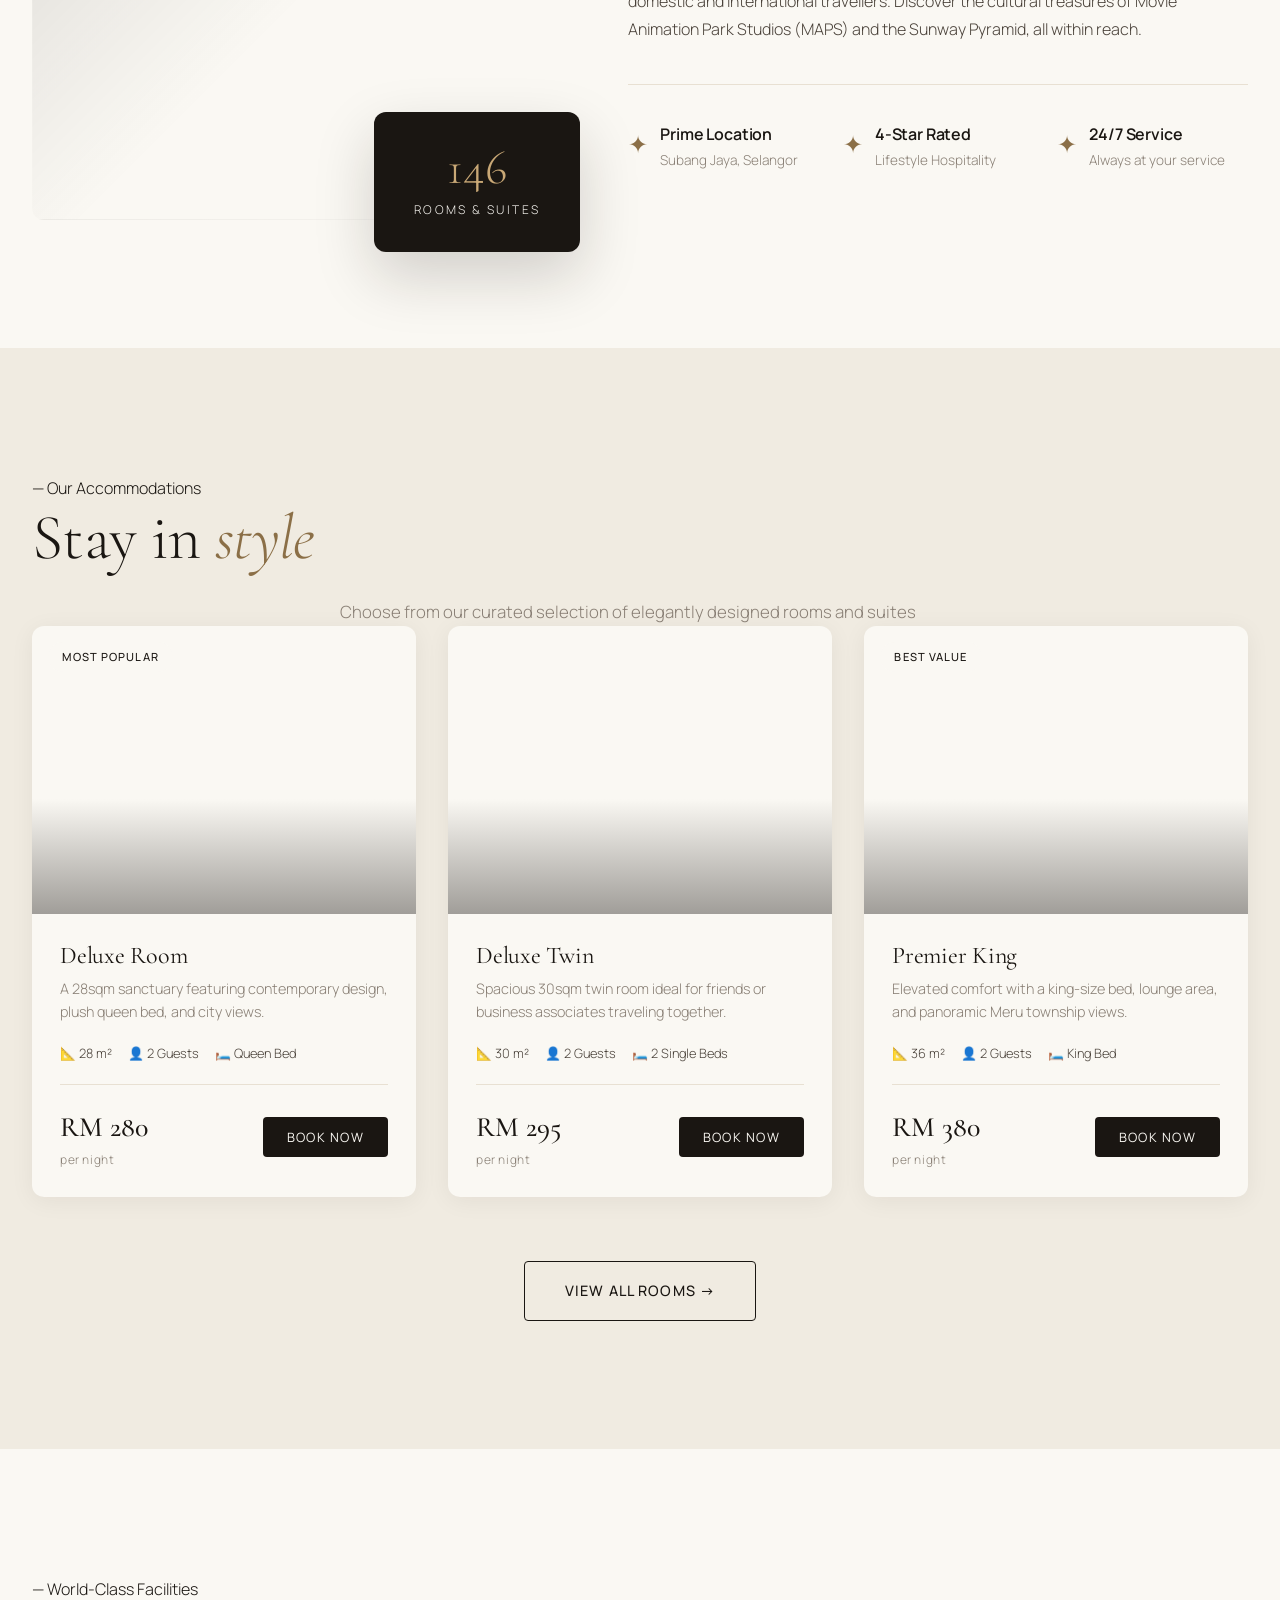
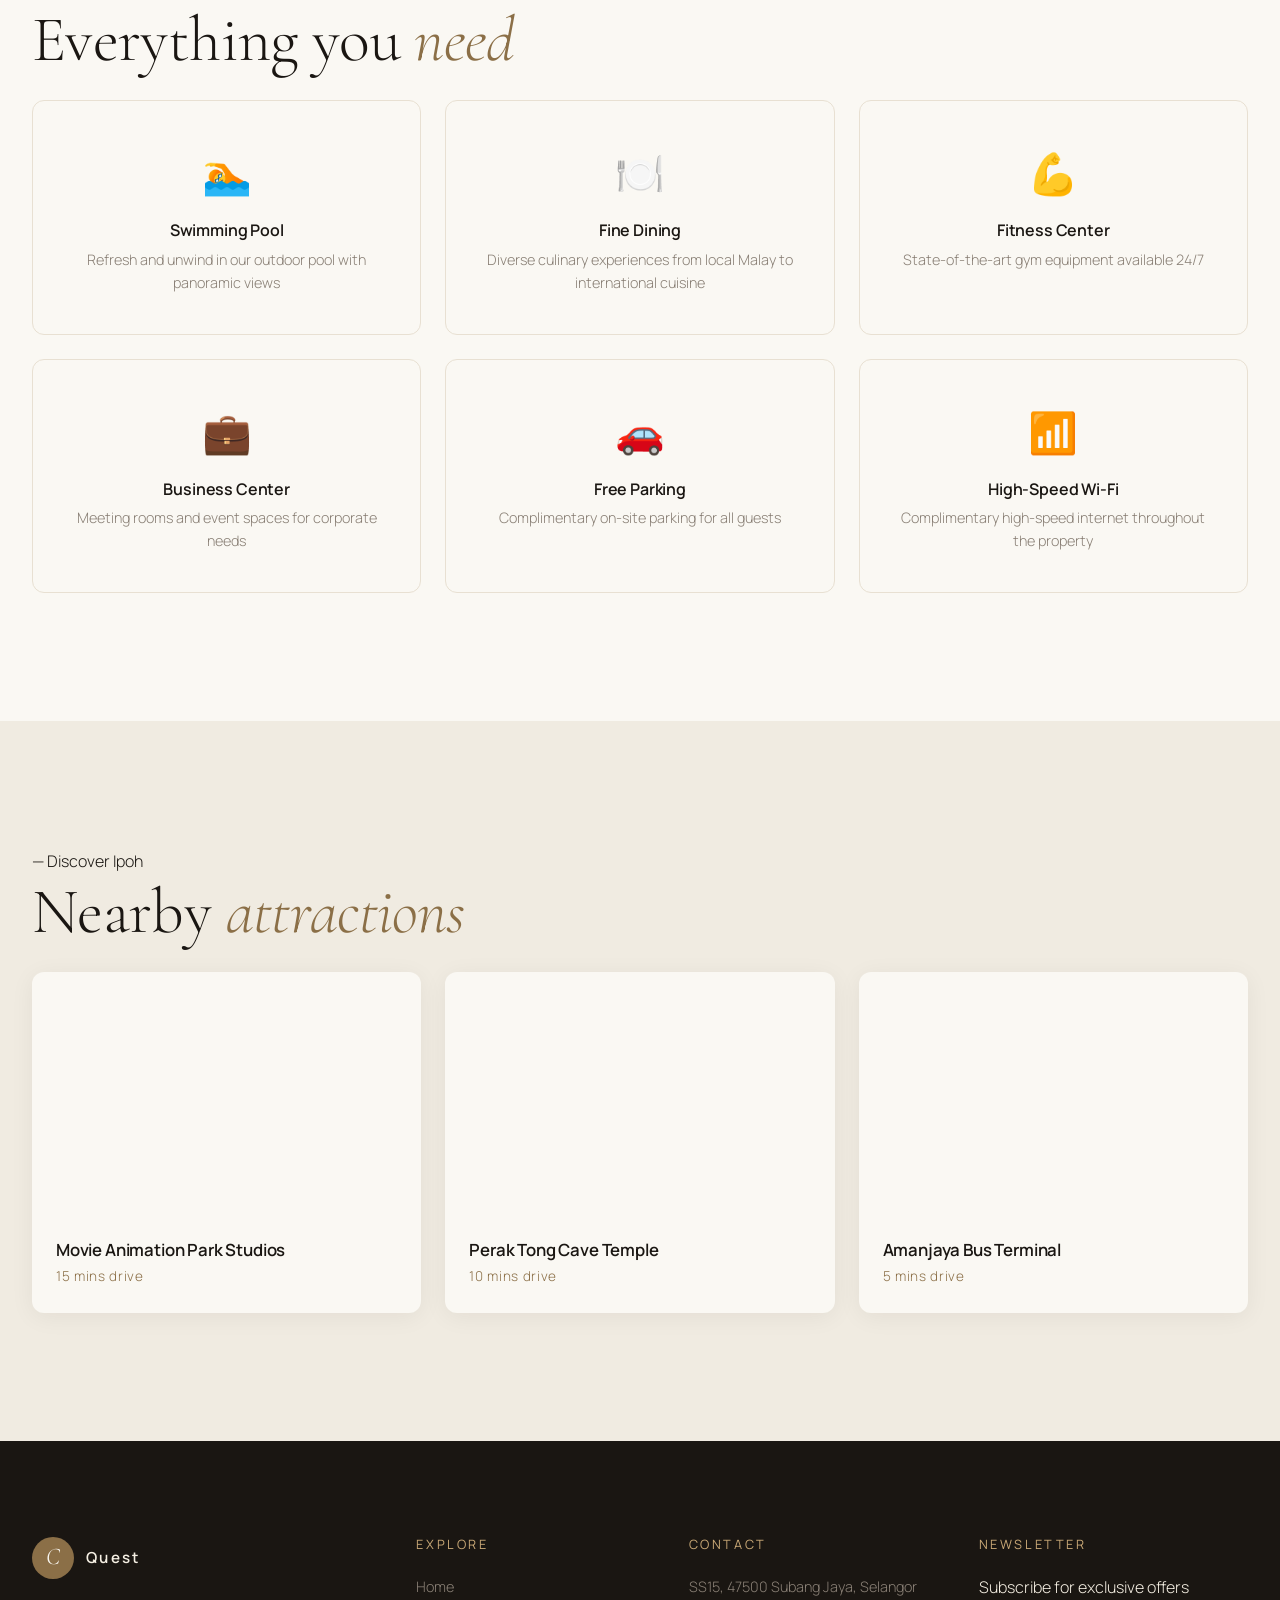
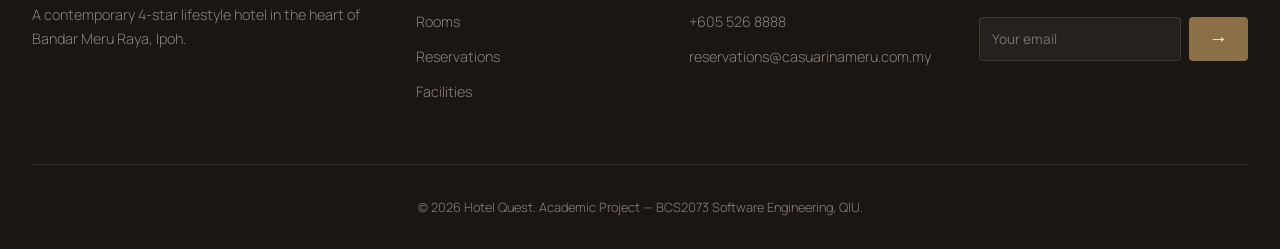
==== commit 96cec63f: "Change the calendar's view * Reuse the Hotel Casuarina calendar's view" ====
--- a/index.html
+++ b/index.html
@@ -17,7 +17,7 @@
         <div class="nav-container">
             <a href="index.html" class="logo">
                 <span class="logo-mark">C</span>
-                <span class="logo-text">Hotel Quest</span>
+                <span class="logo-text">Hotel Quest</span>  
             </a>
             <ul class="nav-menu">
                 <li><a href="index.html" class="active">Home</a></li>
@@ -77,31 +77,37 @@
                 <form id="quickSearchForm" class="search-form">
                     <div class="form-group">
                         <label>Check-In</label>
-                        <input type="date" id="checkIn" required>
+                        <div class="date-input">
+                            <input type="text" id="checkIn" placeholder="YYYY-MM-DD" required>
+                            <button type="button" class="date-toggle" aria-label="Open calendar">
+                                <svg width="18" height="18" viewBox="0 0 24 24" fill="none" xmlns="http://www.w3.org/2000/svg" aria-hidden="true">
+                                    <rect x="3" y="5" width="18" height="16" rx="2" stroke="currentColor" stroke-width="1.4" fill="none"></rect>
+                                    <path d="M16 3v4M8 3v4" stroke="currentColor" stroke-width="1.4" stroke-linecap="round"></path>
+                                </svg>
+                            </button>
+                        </div>
                     </div>
                     <div class="form-group">
                         <label>Check-Out</label>
-                        <input type="date" id="checkOut" required>
+                        <div class="date-input">
+                            <input type="text" id="checkOut" placeholder="YYYY-MM-DD" required>
+                            <button type="button" class="date-toggle" aria-label="Open calendar">
+                                <svg width="18" height="18" viewBox="0 0 24 24" fill="none" xmlns="http://www.w3.org/2000/svg" aria-hidden="true">
+                                    <rect x="3" y="5" width="18" height="16" rx="2" stroke="currentColor" stroke-width="1.4" fill="none"></rect>
+                                    <path d="M16 3v4M8 3v4" stroke="currentColor" stroke-width="1.4" stroke-linecap="round"></path>
+                                </svg>
+                            </button>
+                        </div>
                     </div>
                     <div class="form-group">
-                        <label>Guests</label>
-                        <select id="guests">
-                            <option value="1">1 Adult</option>
-                            <option value="2" selected>2 Adults</option>
-                            <option value="3">3 Adults</option>
-                            <option value="4">4 Adults</option>
-                        </select>
+                        <label>Adults</label>
+                        <input type="number" id="adults" min="0" max="8" value="1" required>
                     </div>
                     <div class="form-group">
-                        <label>Room Type</label>
-                        <select id="roomType">
-                            <option value="all">All Types</option>
-                            <option value="deluxe">Deluxe</option>
-                            <option value="premier">Premier</option>
-                            <option value="suite">Suite</option>
-                        </select>
-                    </div>
-                    <button type="submit" class="btn-primary btn-search">Search →</button>
+                        <label>Children</label>
+                        <input type="number" id="children" min="0" max="4" value="0" required>
+                    </div>
+                    <button type="submit" class="btn-primary btn-search">CHECK AVAILABILITY</button>
                 </form>
             </div>
         </div>
@@ -330,6 +336,7 @@
     <script src="js/user-module.js"></script>
     <script src="js/room-module.js"></script>
     <script src="js/booking-module.js"></script>
+    <script src="js/datepicker.js"></script>
     <script src="js/main.js"></script>
 </body>
 </html>
--- a/css/style.css
+++ b/css/style.css
@@ -412,6 +412,11 @@
     gap: 1.25rem;
     align-items: end;
 }
+@media (max-width: 1200px) {
+    .search-form {
+        grid-template-columns: 1fr 1fr 1fr auto;
+    }
+}
 
 .form-group {
     display: flex;
@@ -435,33 +440,165 @@
     color: var(--color-ink);
     transition: var(--transition);
 }
+/* Number input spinners */
+.form-group input[type="number"] {
+    font-size: 1rem;
+    font-weight: 500;
+    text-align: center;
+}
+/* Hide default spinner buttons and restyle */
+.form-group input[type="number"]::-webkit-outer-spin-button,
+.form-group input[type="number"]::-webkit-inner-spin-button {
+    -webkit-appearance: outer-spin-button;
+    -webkit-appearance: inner-spin-button;
+    opacity: 1;
+}
+.search-form .form-group:nth-child(1),
+.search-form .form-group:nth-child(2) {
+    display: flex;
+    flex-direction: column;
+}
+.search-form .form-group:nth-child(2) {
+    border-left: 1px solid var(--color-line);
+    padding-left: 1.5rem;
+    margin-left: 1.5rem;
+}
+.date-input {
+    position: relative;
+}
+.date-input input {
+    padding: 0.25rem 44px 0.25rem 0;
+    border: none;
+    background: transparent;
+    font-family: var(--font-display);
+    font-size: 1.5rem;
+    font-weight: 300;
+    color: var(--color-ink);
+}
+.date-input input::placeholder { color: var(--color-muted); font-family: var(--font-body); font-weight: 300; font-size: 0.95rem; }
+.date-toggle {
+    position: absolute;
+    right: 8px;
+    top: 50%;
+    transform: translateY(-50%);
+    border: none;
+    background: transparent;
+    display: inline-flex;
+    align-items: center;
+    justify-content: center;
+    width: 36px;
+    height: 36px;
+    cursor: pointer;
+    color: var(--color-muted);
+    padding: 4px;
+}
+.date-toggle:hover { color: var(--color-ink); }
+.search-form .form-group label { font-size: 0.75rem; letter-spacing: 0.1em; text-transform: uppercase; color: var(--color-muted); margin-bottom: 0.6rem; }
 .form-group input:focus, .form-group select:focus {
     outline: none;
     border-color: var(--color-accent);
     box-shadow: 0 0 0 3px rgba(139, 111, 71, 0.1);
 }
 
-.btn-search {
-    height: 50px;
-}
-
-/* ---------- Section Common ---------- */
-.section-header {
+/* ---------- Datepicker (Custom Calendar) ---------- */
+.datepicker {
+    position: absolute;
+    z-index: 9999;
+    background: var(--color-bg);
+    border: 1px solid var(--color-line);
+    box-shadow: var(--shadow-strong);
+    border-radius: 8px;
+    padding: 1rem;
+    display: flex;
+    gap: 1rem;
+    max-width: calc(100vw - 16px);
+    flex-wrap: wrap; /* allow panels to stack when viewport is narrow */
+    align-items: flex-start;
+}
+.datepicker-panel {
+    width: 260px;
+    flex: 0 0 260px; /* prefer fixed panel width, avoid unwanted shrinking */
+    overflow: hidden; /* prevent child elements (days) from overflowing the header area */
+}
+.datepicker-header {
+    display: flex;
+    align-items: center;
+    justify-content: space-between;
+    margin-bottom: 0.5rem;
+    position: relative;
+    z-index: 2; /* keep header above the day grid if any overlap occurs */
+}
+.month-title {
+    font-family: var(--font-body);
+    font-weight: 600;
+    color: var(--color-ink);
+}
+.nav-arrow {
+    width: 36px;
+    height: 36px;
+    display: grid;
+    place-items: center;
+    border: 1px solid var(--color-line);
+    border-radius: 6px;
+    background: var(--color-white);
+    cursor: pointer;
+}
+.weekday-row {
+    display: grid;
+    grid-template-columns: repeat(7, 1fr);
+    gap: 0.25rem;
+    margin-bottom: 0.5rem;
+}
+.weekday {
+    font-size: 0.75rem;
     text-align: center;
-    max-width: 720px;
-    margin: 0 auto 4rem;
-}
-
-.section-tag {
-    display: inline-block;
-    font-size: 0.75rem;
-    letter-spacing: 0.3em;
-    text-transform: uppercase;
-    color: var(--color-accent);
-    font-weight: 500;
-    margin-bottom: 1rem;
-}
-
+    color: var(--color-muted);
+}
+.datepicker-grid {
+    display: grid;
+    grid-template-columns: repeat(7, 1fr);
+    gap: 0.5rem;
+    position: relative;
+    z-index: 1;
+}
+.datepicker-day {
+    width: 36px;
+    height: 36px;
+    display: grid;
+    place-items: center;
+    border: 1px solid transparent;
+    border-radius: 6px;
+    cursor: pointer;
+    font-size: 0.95rem;
+    background: var(--color-white);
+}
+.datepicker-day.disabled {
+    color: #cfcfcf;
+    background: #f7f6f5;
+    cursor: default;
+}
+.datepicker-day.today {
+    box-shadow: 0 0 0 2px rgba(184,147,90,0.12);
+}
+.datepicker-day.in-range {
+    background: rgba(184,147,90,0.12);
+}
+.datepicker-day.start {
+    background: var(--color-accent);
+    color: var(--color-bg);
+}
+.datepicker-day.end {
+    border: 2px solid var(--color-accent-deep);
+}
+.datepicker-day:hover:not(.disabled) {
+    transform: translateY(-2px);
+}
+
+/* Two-panel layout responsiveness */
+@media (max-width: 720px) {
+    .datepicker { flex-direction: column; }
+    .datepicker-panel { width: 100%; }
+}
 .section-title {
     font-size: clamp(2.5rem, 5vw, 4rem);
     font-weight: 300;
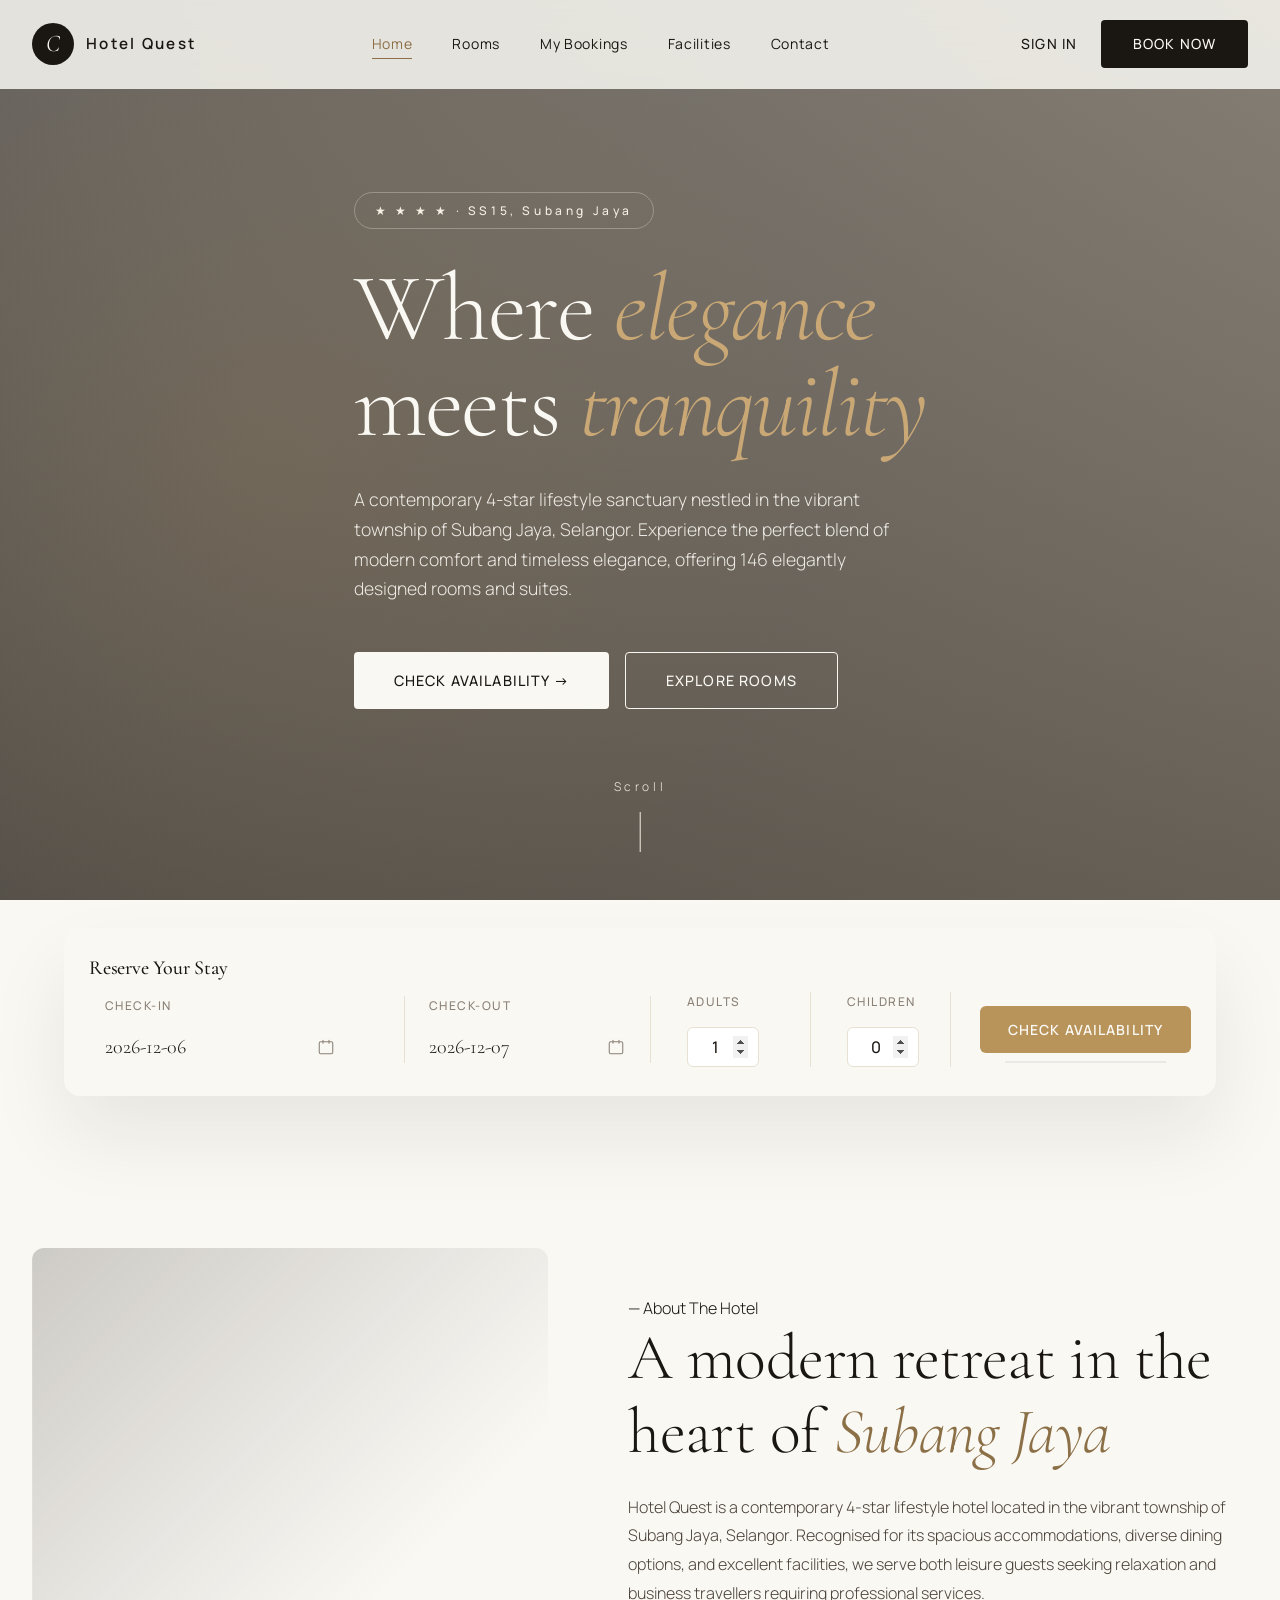
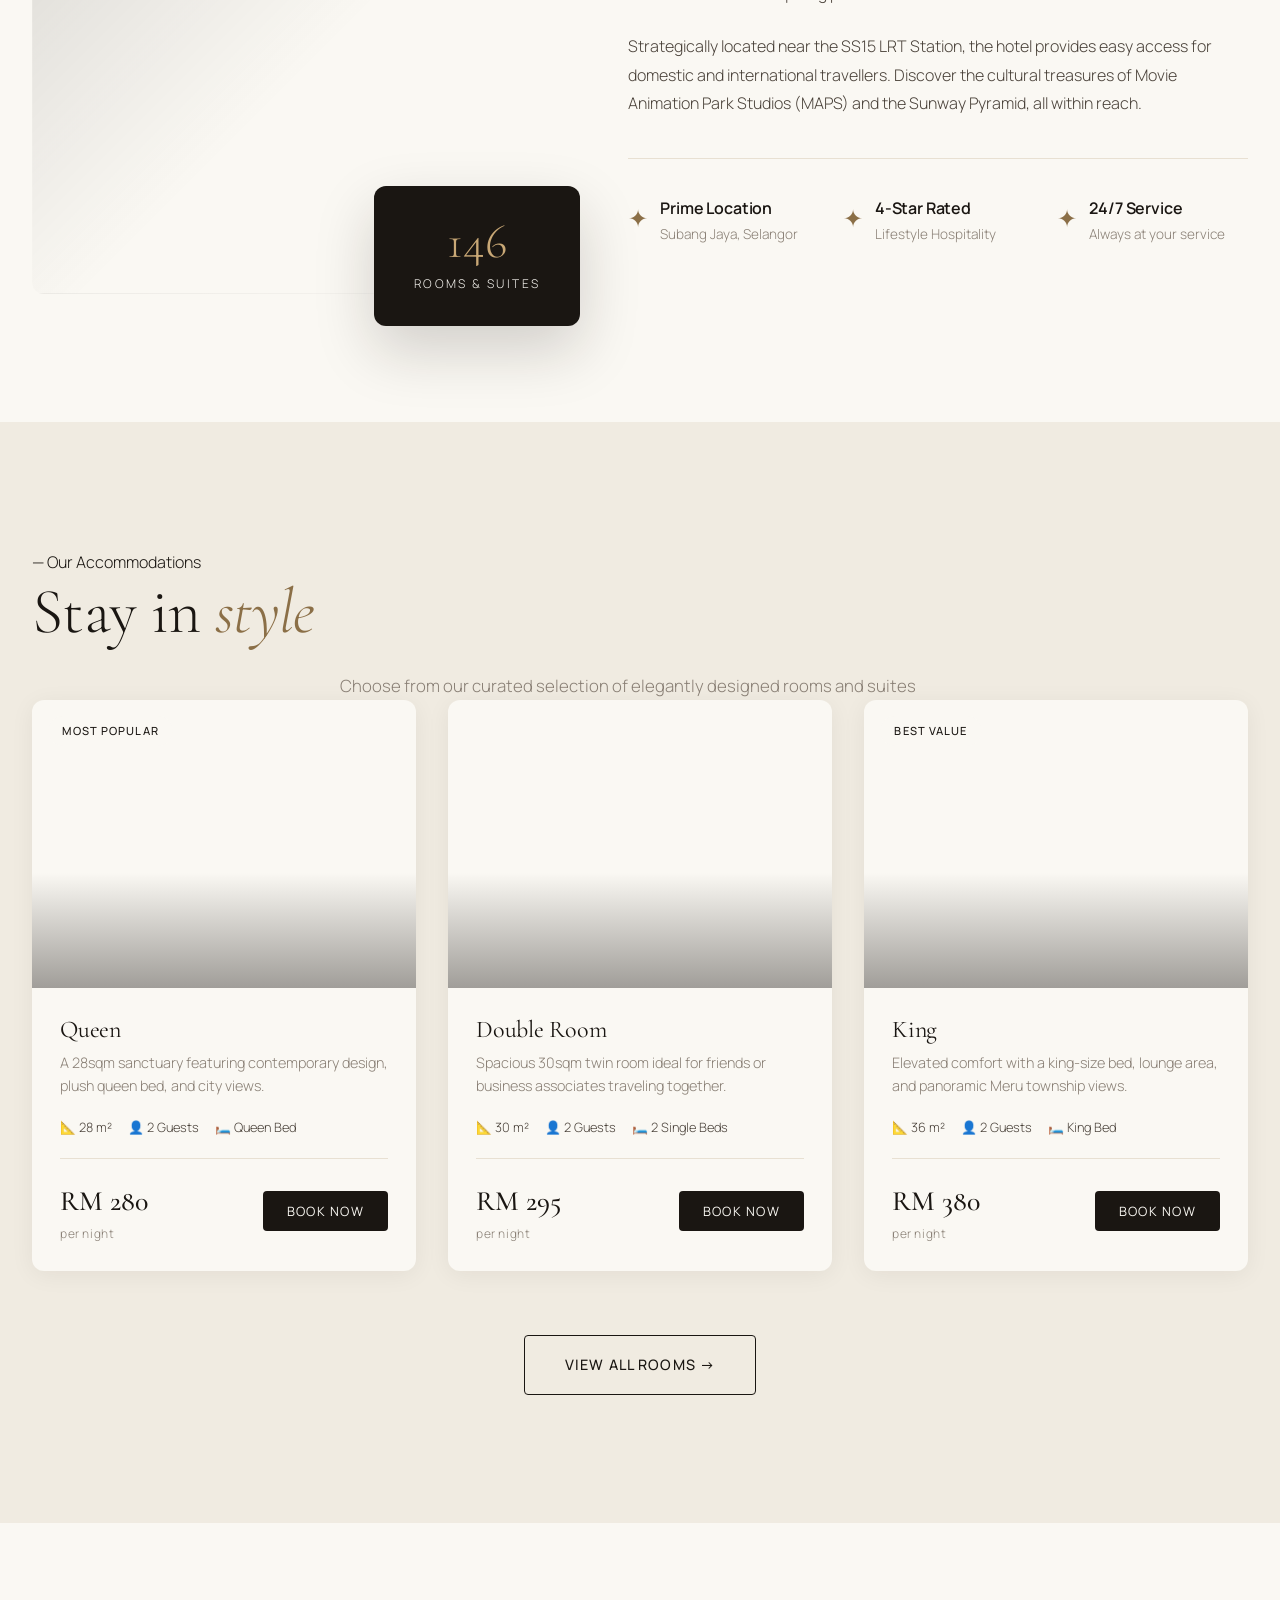
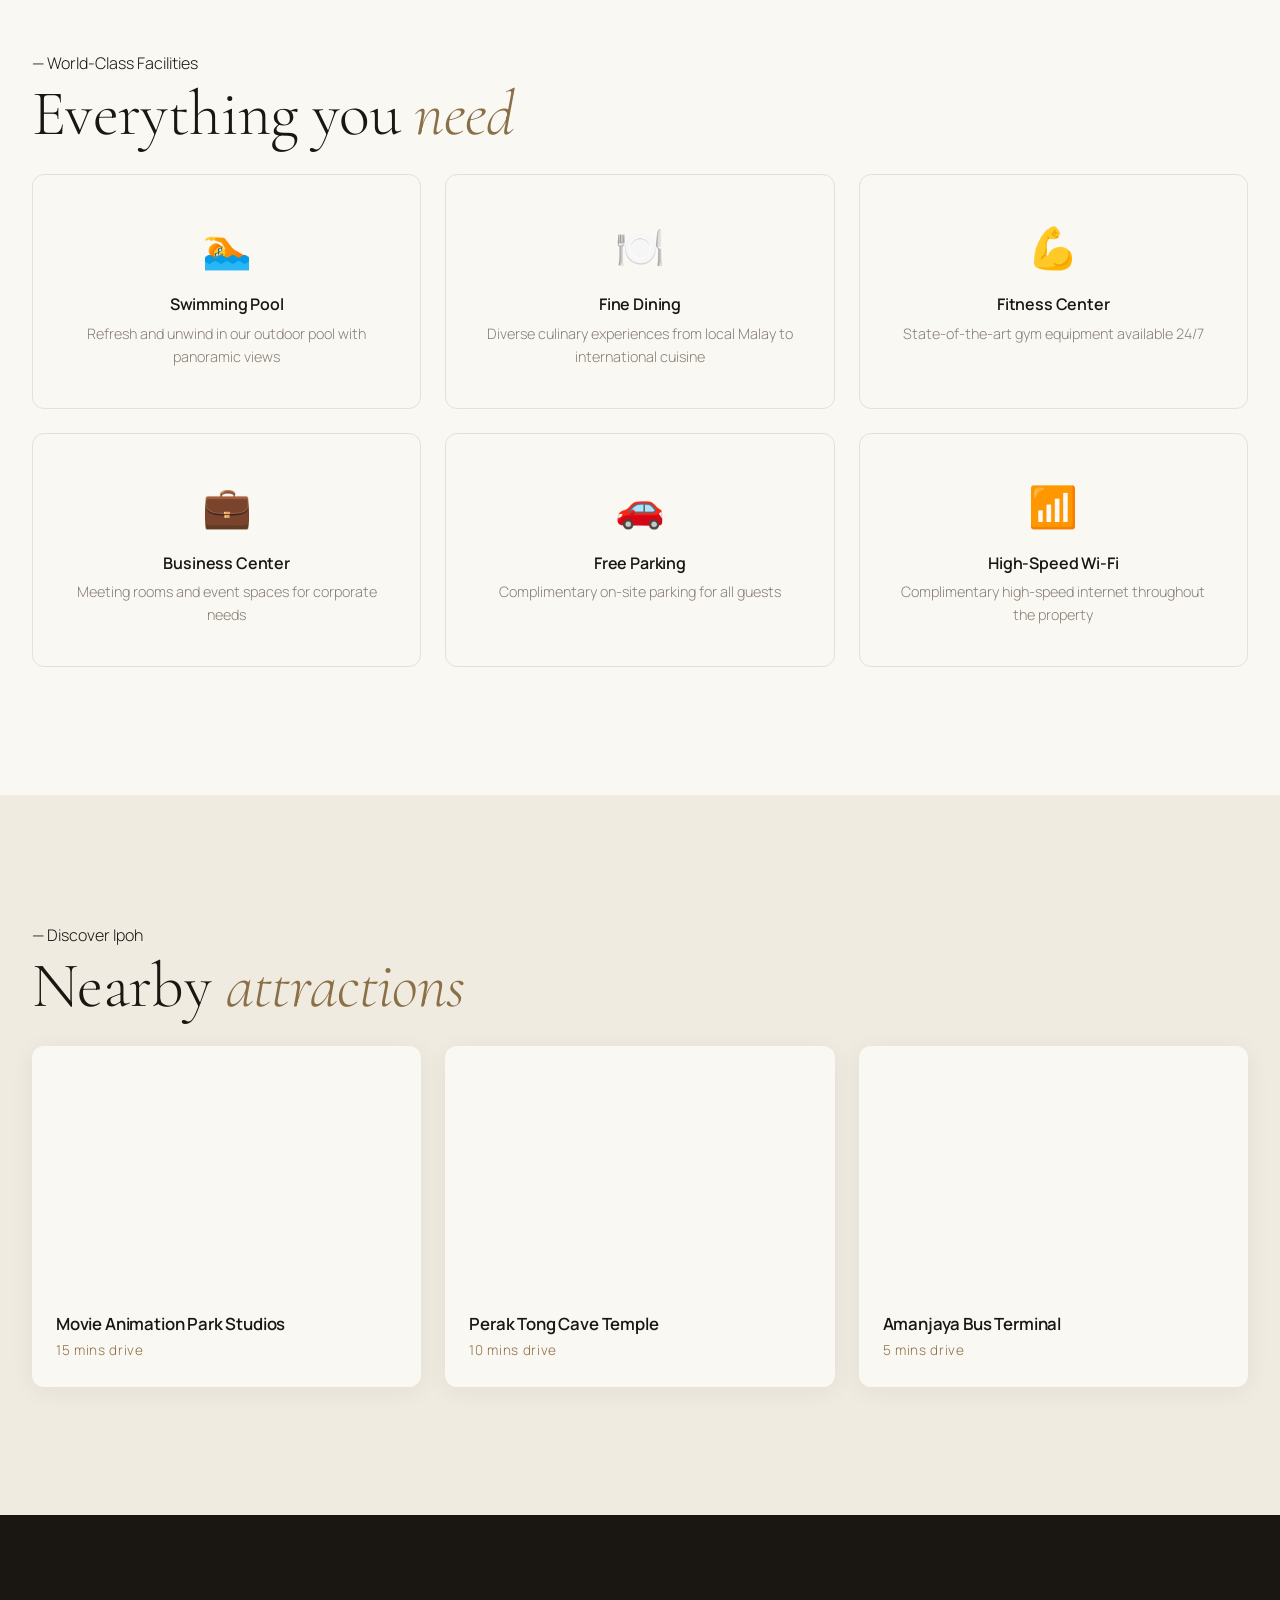
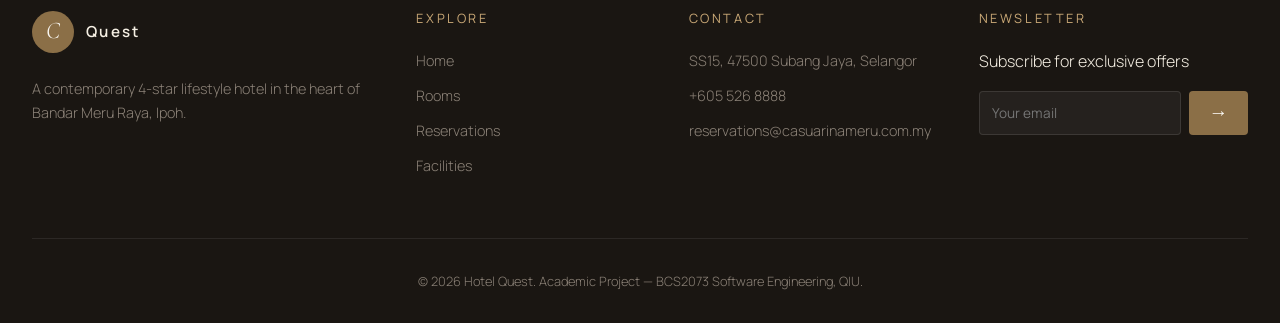
==== commit 5af848f4: "Remove Reserve Page * The function of the Reserve Page is same as the Rooms Page * Reduce duplicate " ====
--- a/index.html
+++ b/index.html
@@ -22,7 +22,6 @@
             <ul class="nav-menu">
                 <li><a href="index.html" class="active">Home</a></li>
                 <li><a href="pages/rooms.html">Rooms</a></li>
-                <li><a href="pages/search.html">Reserve</a></li>
                 <li><a href="pages/my-bookings.html">My Bookings</a></li>
                 <li><a href="#facilities">Facilities</a></li>
                 <li><a href="#contact">Contact</a></li>
--- a/css/style.css
+++ b/css/style.css
@@ -711,6 +711,108 @@
     background: var(--color-bg-alt);
 }
 
+/* Quick Search / Filter Card (positioning and spacing) */
+.quick-search {
+    background: transparent;
+    margin-top: 1.5rem;
+}
+.search-card {
+    max-width: 1180px;
+    margin: 1.75rem auto 1.5rem;
+    background: var(--color-bg);
+    border: 1px solid transparent;
+    border-radius: 1rem;
+    padding: 1.75rem 1.5rem;
+    box-shadow: 0 40px 80px rgba(26,22,18,0.08);
+}
+.search-card h3 {
+    font-family: var(--font-display);
+    font-size: 1.25rem;
+    margin: 0 0 0.75rem 0;
+    color: var(--color-ink);
+}
+.search-form {
+    display: grid;
+    grid-template-columns: 1fr 1fr 140px 120px 220px;
+    gap: 1.25rem;
+    align-items: center;
+}
+.search-form .form-group {
+    padding: 0 1rem;
+    display: flex;
+    flex-direction: column;
+}
+.search-form .form-group:not(:last-child):not(:first-child) {
+    border-right: 1px solid var(--color-line);
+}
+.search-form .form-group label {
+    font-size: 0.75rem;
+    letter-spacing: 0.12em;
+    text-transform: uppercase;
+    color: var(--color-muted);
+    margin-bottom: 0.5rem;
+}
+.date-input {
+    position: relative;
+}
+.date-input input {
+    width: 100%;
+    padding: 0.25rem 2.5rem 0.25rem 0;
+    border: none;
+    background: transparent;
+    font-family: var(--font-display);
+    font-size: 1.25rem;
+    color: var(--color-ink);
+}
+.date-input .input-icon,
+.date-toggle {
+    position: absolute;
+    right: 0;
+    top: 50%;
+    transform: translateY(-50%);
+    pointer-events: none;
+    color: var(--color-muted);
+    font-size: 1rem;
+}
+.search-form input[type="number"] {
+    width: 72px;
+    padding: 0.5rem 0.6rem;
+    border: 1px solid var(--color-line);
+    border-radius: 6px;
+    text-align: center;
+    font-family: var(--font-body);
+}
+.btn-search {
+    justify-self: end;
+    padding: 0.9rem 1.75rem;
+    border-radius: 6px;
+    background: var(--color-gold);
+    color: var(--color-bg);
+    font-weight: 600;
+    letter-spacing: 0.08em;
+    border: none;
+    position: relative;
+}
+.btn-search::after {
+    content: '';
+    position: absolute;
+    left: 12%;
+    right: 12%;
+    bottom: -10px;
+    height: 2px;
+    background: rgba(0,0,0,0.06);
+}
+
+@media (max-width: 980px) {
+    .search-card { margin: 0.75rem auto 1rem; }
+    .search-form { grid-template-columns: 1fr 1fr; }
+}
+
+@media (max-width: 560px) {
+    .search-card { margin: 0.5rem auto 1rem; }
+    .search-form { grid-template-columns: 1fr; }
+}
+
 .rooms-grid {
     display: grid;
     grid-template-columns: repeat(3, 1fr);
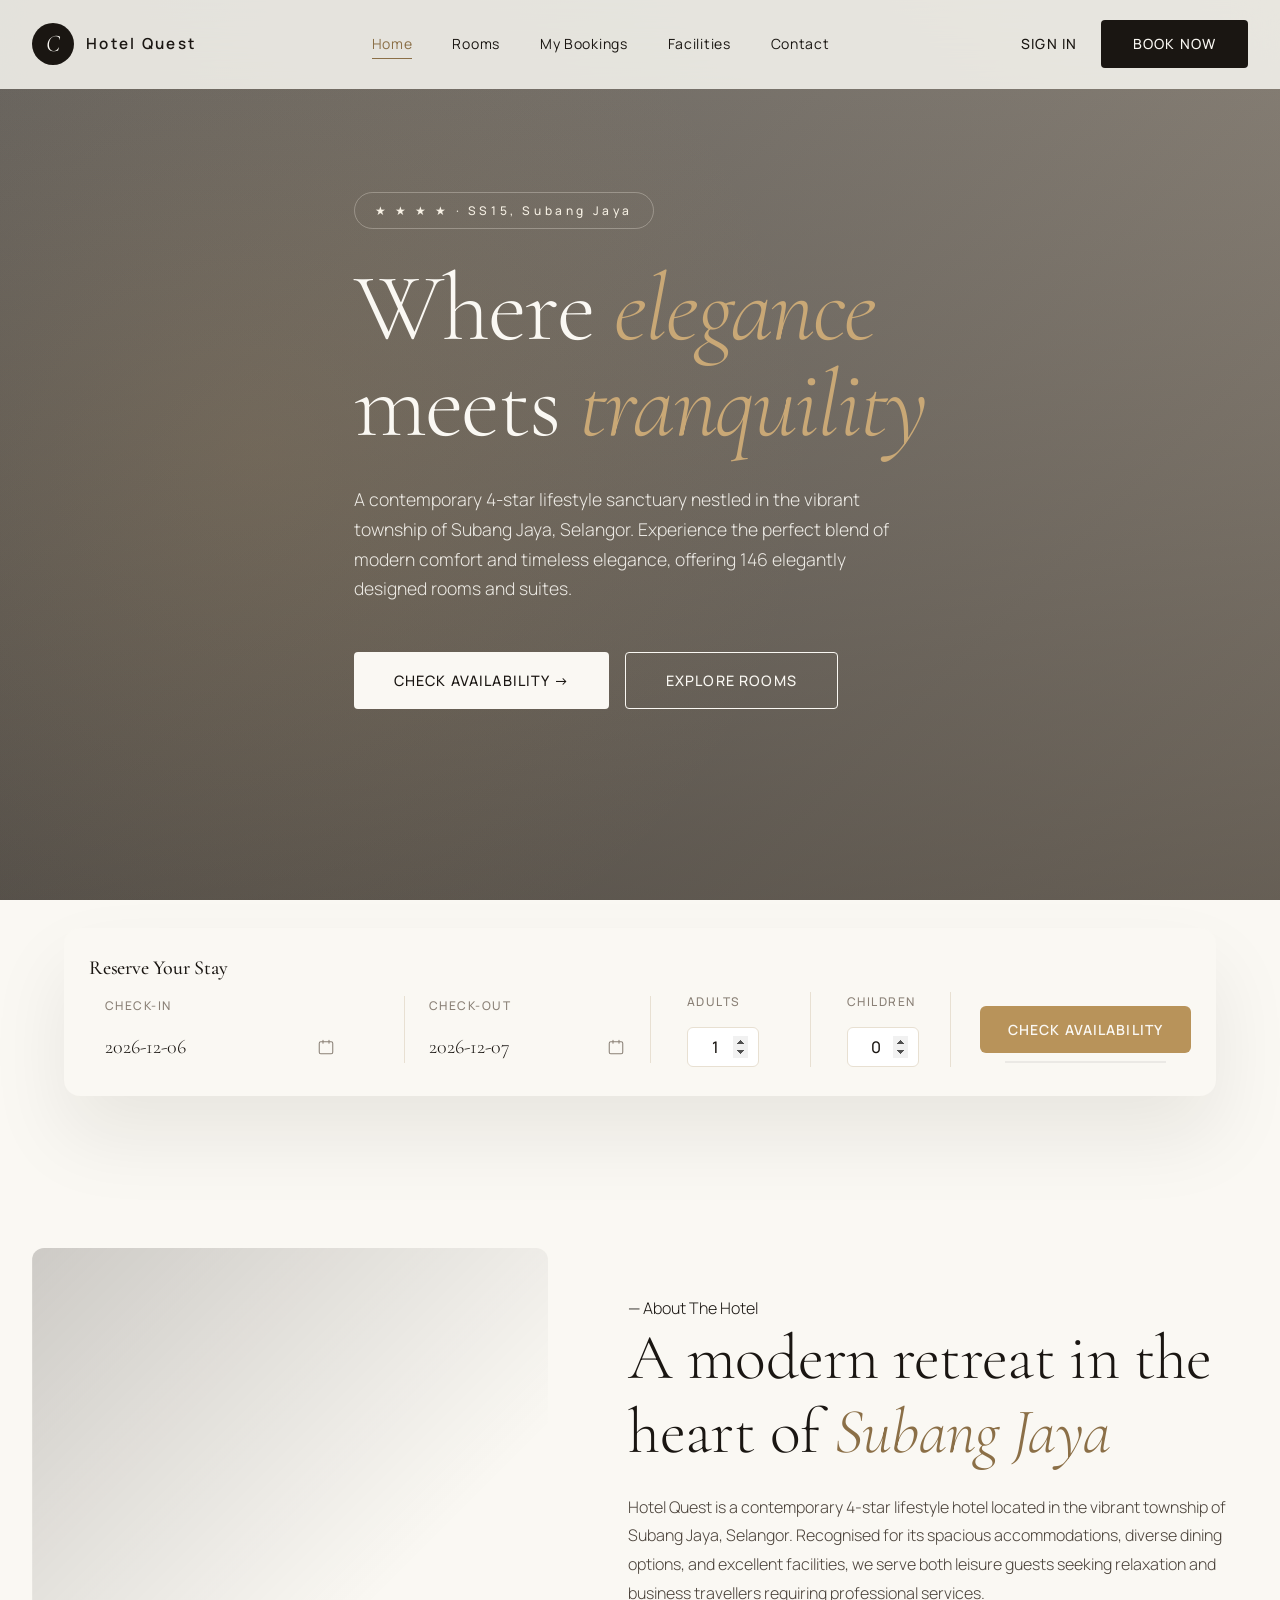
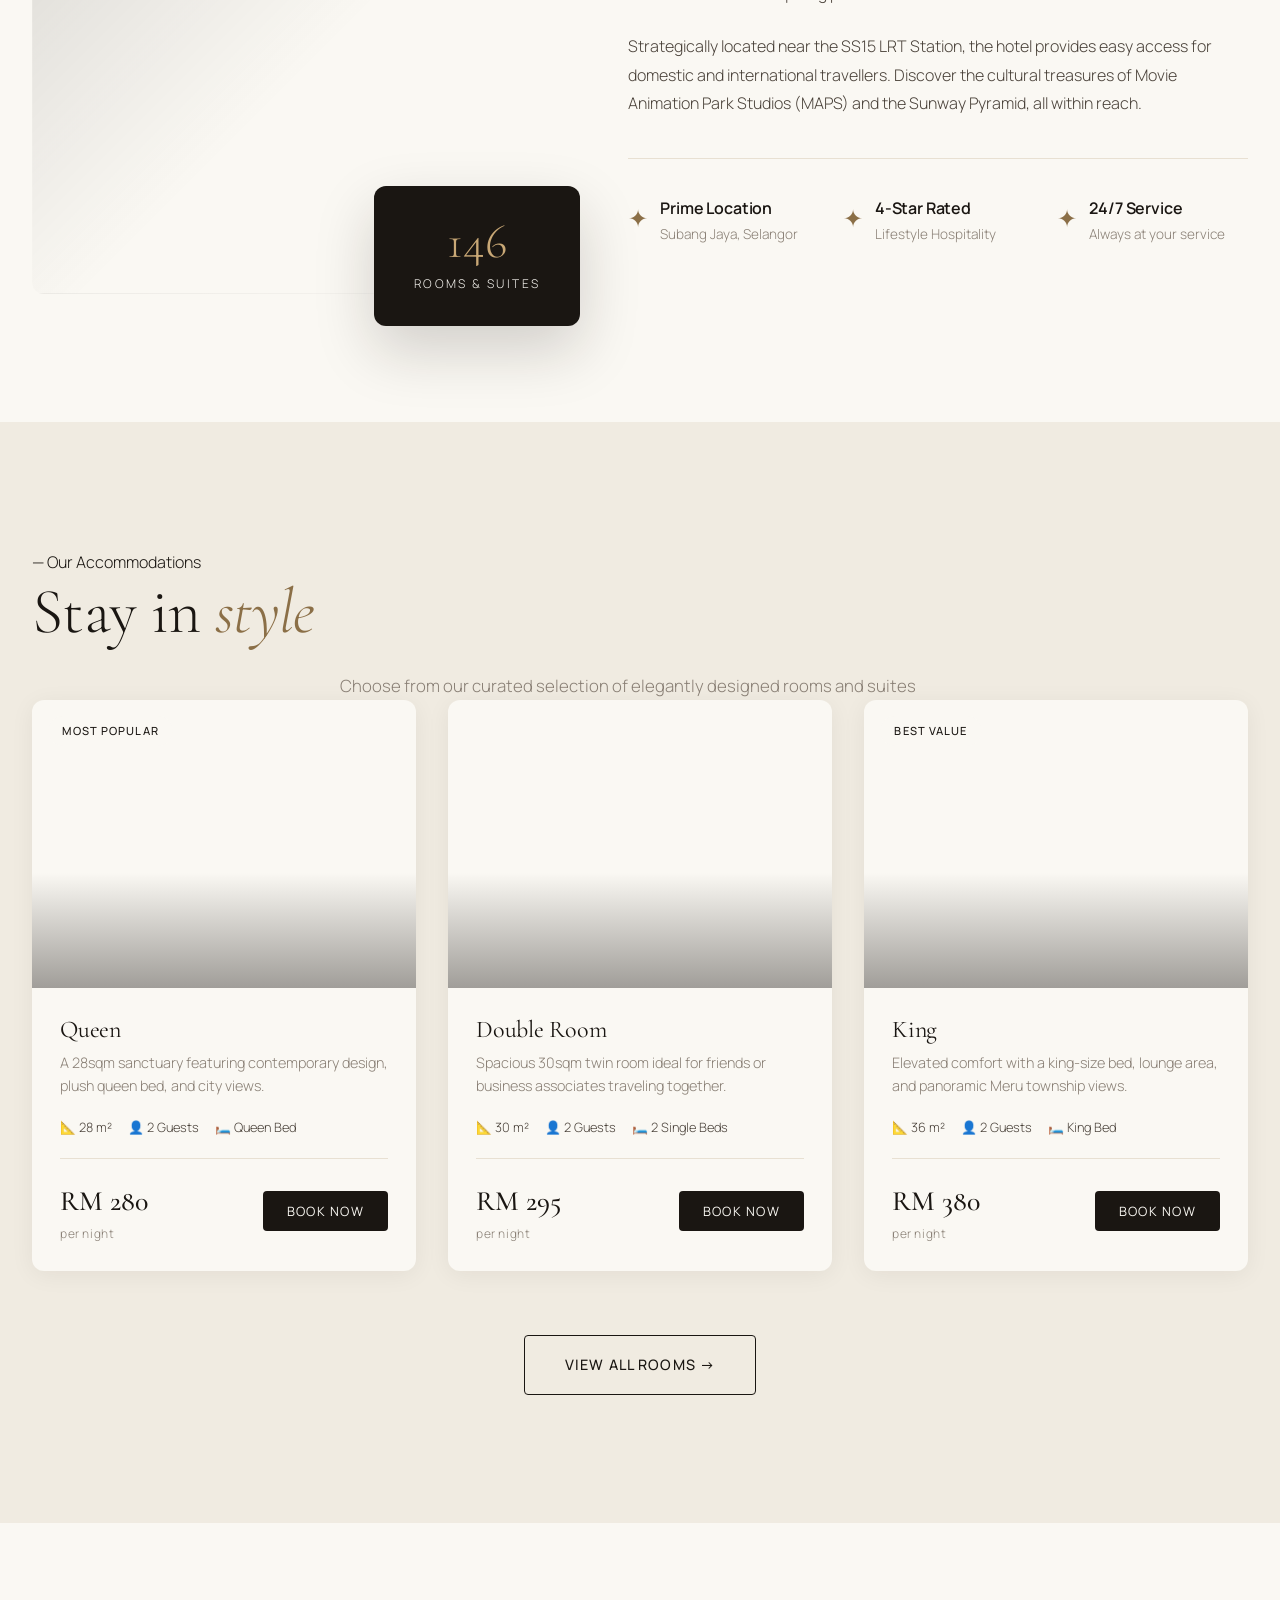
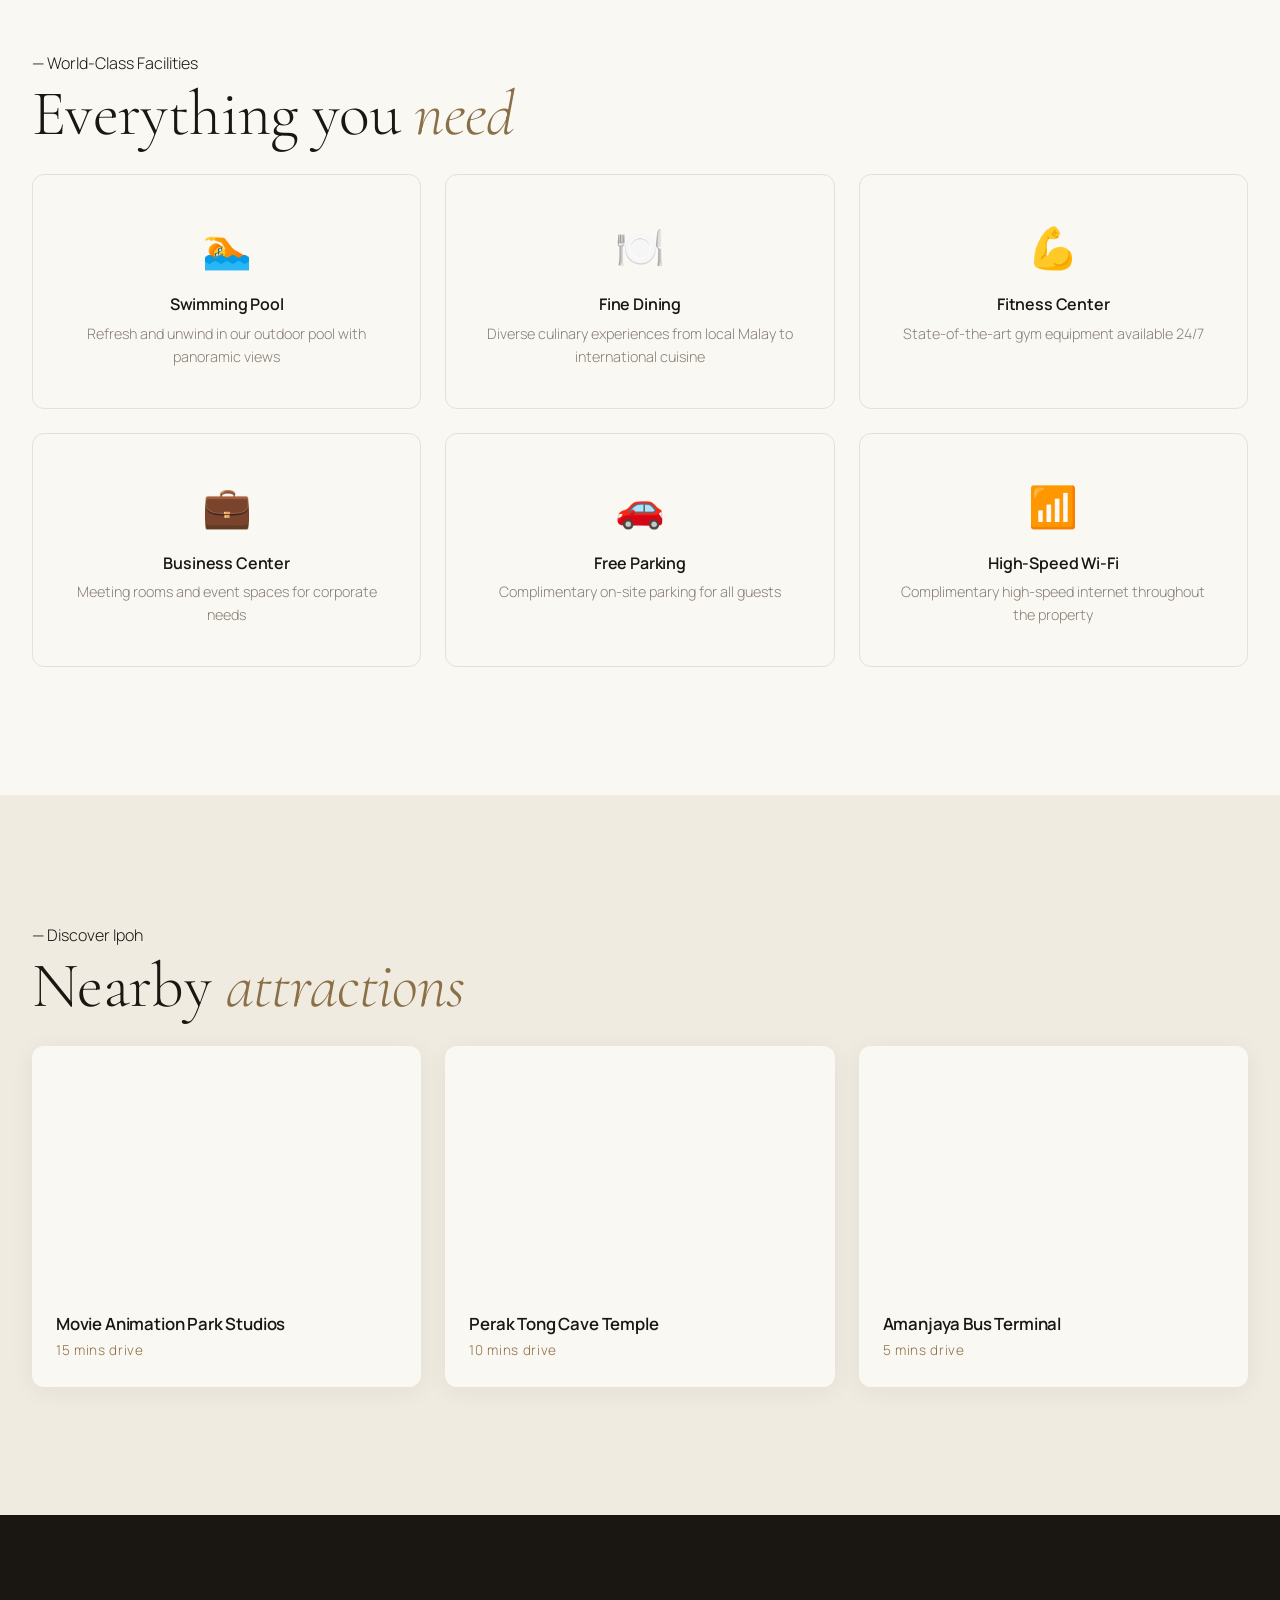
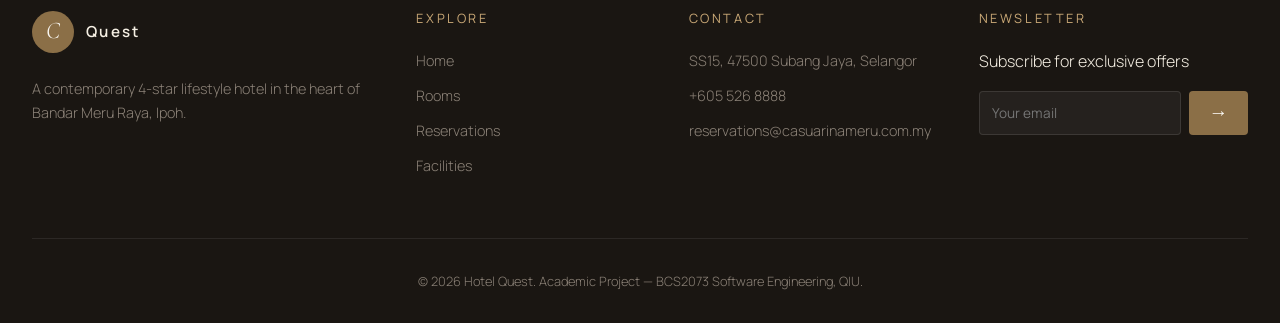
==== commit 59fd45c6: "style: remove landing page scroll indicator for cleaner UI Removed the animated "Scroll" text and it" ====
--- a/index.html
+++ b/index.html
@@ -59,10 +59,6 @@
                 </button>
             </div>
         </div>
-        <div class="hero-scroll">
-            <span>Scroll</span>
-            <div class="scroll-line"></div>
-        </div>
     </section>
 
     <!-- ========================================
@@ -309,33 +305,13 @@
         </div>
     </footer>
 
-    <!-- Login Modal Component -->
-    <div class="modal" id="loginModal">
-        <div class="modal-content">
-            <button class="modal-close" id="closeModal">×</button>
-            <h3>Welcome Back</h3>
-            <p class="modal-sub">Sign in to manage your reservations</p>
-            <form id="loginForm">
-                <div class="form-group">
-                    <label>Email</label>
-                    <input type="email" id="loginEmail" required placeholder="you@example.com">
-                </div>
-                <div class="form-group">
-                    <label>Password</label>
-                    <input type="password" id="loginPassword" required placeholder="Enter password">
-                </div>
-                <button type="submit" class="btn-primary btn-full">Sign In</button>
-                <p class="modal-footer">New here? <a href="#" id="switchToRegister">Create account</a></p>
-            </form>
-        </div>
-    </div>
-
     <!-- Scripts: CBSE modular structure -->
     <script src="js/data.js"></script>
     <script src="js/user-module.js"></script>
     <script src="js/room-module.js"></script>
     <script src="js/booking-module.js"></script>
     <script src="js/datepicker.js"></script>
+    <script src="js/auth-ui.js"></script>
     <script src="js/main.js"></script>
 </body>
 </html>
--- a/css/style.css
+++ b/css/style.css
@@ -352,26 +352,6 @@
     color: var(--color-ink);
 }
 
-.hero-scroll {
-    position: absolute;
-    bottom: 3rem;
-    left: 50%;
-    transform: translateX(-50%);
-    color: var(--color-cream);
-    font-size: 0.75rem;
-    letter-spacing: 0.3em;
-    display: flex;
-    flex-direction: column;
-    align-items: center;
-    gap: 1rem;
-}
-.scroll-line {
-    width: 1px;
-    height: 40px;
-    background: var(--color-cream);
-    animation: scrollLine 2s ease-in-out infinite;
-}
-
 @keyframes scrollLine {
     0%, 100% { transform: scaleY(1); transform-origin: top; }
     50% { transform: scaleY(0.3); transform-origin: bottom; }
@@ -1179,8 +1159,77 @@
     animation: slideIn 0.3s, slideOut 0.3s 2.7s;
     border-left: 3px solid var(--color-accent);
 }
-.toast.error { border-left-color: #d4524d; }
-.toast.success { border-left-color: #6ba368; }
+.toast.error,
+.toast.toast-error { border-left-color: #d4524d; }
+.toast.success,
+.toast.toast-success { border-left-color: #6ba368; }
+
+/* ---------- Auth Modal ---------- */
+.auth-modal-content {
+    max-width: 420px;
+}
+.auth-modal-content h3 {
+    text-align: center;
+    margin-bottom: 0.25rem;
+}
+.auth-modal-content .modal-sub {
+    text-align: center;
+}
+.google-signin-slot {
+    display: flex;
+    justify-content: center;
+    margin-bottom: 1rem;
+    min-height: 40px;
+}
+.google-notice {
+    background: var(--color-bg-alt);
+    color: var(--color-muted);
+    padding: 0.75rem 1rem;
+    border-radius: var(--radius);
+    font-size: 0.8rem;
+    margin-bottom: 1rem;
+    line-height: 1.45;
+}
+.google-notice code {
+    background: rgba(0,0,0,0.06);
+    padding: 0 0.25rem;
+    border-radius: 3px;
+    font-size: 0.78rem;
+}
+.auth-divider {
+    display: flex;
+    align-items: center;
+    gap: 0.75rem;
+    margin: 1rem 0 1.25rem;
+    color: var(--color-muted);
+    font-size: 0.75rem;
+    letter-spacing: 0.1em;
+    text-transform: uppercase;
+}
+.auth-divider::before,
+.auth-divider::after {
+    content: '';
+    flex: 1;
+    height: 1px;
+    background: var(--color-line);
+}
+.auth-error {
+    background: #fce8e8;
+    color: #a04848;
+    padding: 0.7rem 1rem;
+    border-radius: var(--radius);
+    font-size: 0.85rem;
+    margin: 0 0 1rem;
+}
+
+.results-meta {
+    margin-bottom: 1.75rem;
+    color: var(--color-muted);
+    font-size: 0.95rem;
+}
+.results-meta strong {
+    color: var(--color-ink);
+}
 
 @keyframes slideIn {
     from { transform: translateX(120%); }
@@ -1237,16 +1286,23 @@
 
 .booking-layout {
     display: grid;
-    grid-template-columns: 1fr 400px;
-    gap: 3rem;
+    grid-template-columns: minmax(0, 1fr) 360px;
+    gap: 2rem;
     align-items: start;
 }
 
-.booking-form-card, .booking-summary {
+.booking-form-card {
     background: var(--color-bg);
     border: 1px solid var(--color-line);
     border-radius: var(--radius-lg);
-    padding: 2.5rem;
+    padding: 2rem;
+    min-width: 0;
+}
+.booking-summary {
+    background: var(--color-bg);
+    border: 1px solid var(--color-line);
+    border-radius: var(--radius-lg);
+    padding: 2rem;
 }
 
 .booking-summary {
@@ -1284,6 +1340,154 @@
     margin-bottom: 1.25rem;
 }
 .form-row .form-group { margin: 0; }
+
+.booking-form .input-locked,
+.booking-form input[readonly] {
+    background: var(--color-bg-alt);
+    color: var(--color-ink);
+    cursor: not-allowed;
+    pointer-events: none;
+    opacity: 0.92;
+}
+.booking-form input[type="number"].input-locked {
+    -moz-appearance: textfield;
+}
+.booking-form input[type="number"].input-locked::-webkit-inner-spin-button,
+.booking-form input[type="number"].input-locked::-webkit-outer-spin-button {
+    -webkit-appearance: none;
+    margin: 0;
+}
+
+.booking-form-block {
+    margin-bottom: 2.5rem;
+    padding-bottom: 2.5rem;
+    border-bottom: 1px solid var(--color-line);
+}
+.booking-form-block:last-of-type {
+    border-bottom: none;
+    padding-bottom: 0;
+    margin-bottom: 2rem;
+}
+.booking-form-title {
+    font-size: 1.5rem;
+    margin-bottom: 1.5rem;
+}
+.booking-form .form-row {
+    gap: 1.5rem;
+    margin-bottom: 1.5rem;
+}
+.booking-form .form-group {
+    margin-bottom: 1.25rem;
+}
+.booking-form .form-row .form-group {
+    margin-bottom: 0;
+}
+.booking-submit {
+    margin-top: 0.5rem;
+}
+.booking-edit-btn {
+    display: inline-block;
+    margin-top: 0.5rem;
+    text-decoration: none;
+    text-align: center;
+}
+
+.required {
+    color: #c0392b;
+    font-weight: 600;
+    margin-left: 2px;
+}
+
+.contact-grid {
+    display: grid;
+    grid-template-columns: repeat(auto-fit, minmax(140px, 1fr));
+    gap: 1rem;
+    margin-bottom: 1.25rem;
+}
+.contact-grid .form-group {
+    margin-bottom: 0;
+    min-width: 0;
+}
+.contact-grid .form-group:first-child {
+    max-width: 110px;
+}
+
+.phone-input {
+    display: flex;
+    gap: 0.5rem;
+}
+.phone-input .phone-code {
+    flex: 0 0 90px;
+    padding: 0.85rem 0.5rem;
+}
+.phone-input input {
+    flex: 1;
+}
+
+.booking-form textarea {
+    padding: 0.85rem 1rem;
+    border: 1px solid var(--color-line);
+    border-radius: var(--radius);
+    font-family: var(--font-body);
+    font-size: 0.95rem;
+    background: var(--color-white);
+    color: var(--color-ink);
+    transition: var(--transition);
+    width: 100%;
+    resize: vertical;
+    min-height: 90px;
+}
+.booking-form textarea:focus {
+    outline: none;
+    border-color: var(--color-accent);
+}
+
+@media (max-width: 520px) {
+    .contact-grid .form-group:first-child {
+        max-width: none;
+    }
+}
+
+.summary-room {
+    display: flex;
+    gap: 1rem;
+    margin-bottom: 1.5rem;
+    padding-bottom: 1.5rem;
+    border-bottom: 1px solid var(--color-line);
+}
+.summary-room-image {
+    width: 80px;
+    height: 80px;
+    border-radius: 8px;
+    flex-shrink: 0;
+    background-size: cover;
+    background-position: center;
+}
+.summary-room-name {
+    font-family: var(--font-body);
+    font-weight: 600;
+    margin-bottom: 0.25rem;
+    font-size: 1rem;
+}
+.summary-room-meta {
+    font-size: 0.8rem;
+    color: var(--color-muted);
+}
+
+@media (max-width: 1100px) {
+    .booking-layout {
+        grid-template-columns: minmax(0, 1fr) 320px;
+        gap: 1.5rem;
+    }
+}
+@media (max-width: 900px) {
+    .booking-layout {
+        grid-template-columns: 1fr;
+    }
+    .booking-summary {
+        position: static;
+    }
+}
 
 .payment-methods {
     display: grid;
@@ -1375,6 +1579,60 @@
 }
 .status-confirmed { background: #e8f4e8; color: #4a7c4a; }
 .status-cancelled { background: #fce8e8; color: #a04848; }
+.status-in_progress { background: #fdf4d8; color: #8a6a1f; }
+
+.refund-warning {
+    background: #fce8e8;
+    border-left: 3px solid #c0392b;
+    color: #c0392b;
+    padding: 0.85rem 1rem;
+    border-radius: var(--radius);
+    font-size: 0.9rem;
+    margin: 0 0 1.5rem;
+    line-height: 1.5;
+}
+
+.modify-current {
+    background: var(--color-bg-alt);
+    padding: 0.75rem 1rem;
+    border-radius: var(--radius);
+    font-size: 0.85rem;
+    color: var(--color-muted);
+    margin-bottom: 1.25rem;
+}
+.modify-current strong {
+    color: var(--color-ink);
+    font-family: monospace;
+}
+.modify-error {
+    background: #fce8e8;
+    color: #a04848;
+    padding: 0.7rem 1rem;
+    border-radius: var(--radius);
+    font-size: 0.85rem;
+    margin: 0 0 1rem;
+}
+.refund-warning strong {
+    color: #a04848;
+}
+
+.modal-actions {
+    display: flex;
+    gap: 0.75rem;
+    margin-top: 1rem;
+}
+.modal-actions .btn-outline,
+.modal-actions .btn-primary {
+    flex: 1;
+}
+.btn-primary.btn-danger {
+    background: #a04848;
+    border-color: #a04848;
+}
+.btn-primary.btn-danger:hover {
+    background: #8a3a3a;
+    border-color: #8a3a3a;
+}
 .booking-actions {
     display: flex;
     gap: 0.5rem;
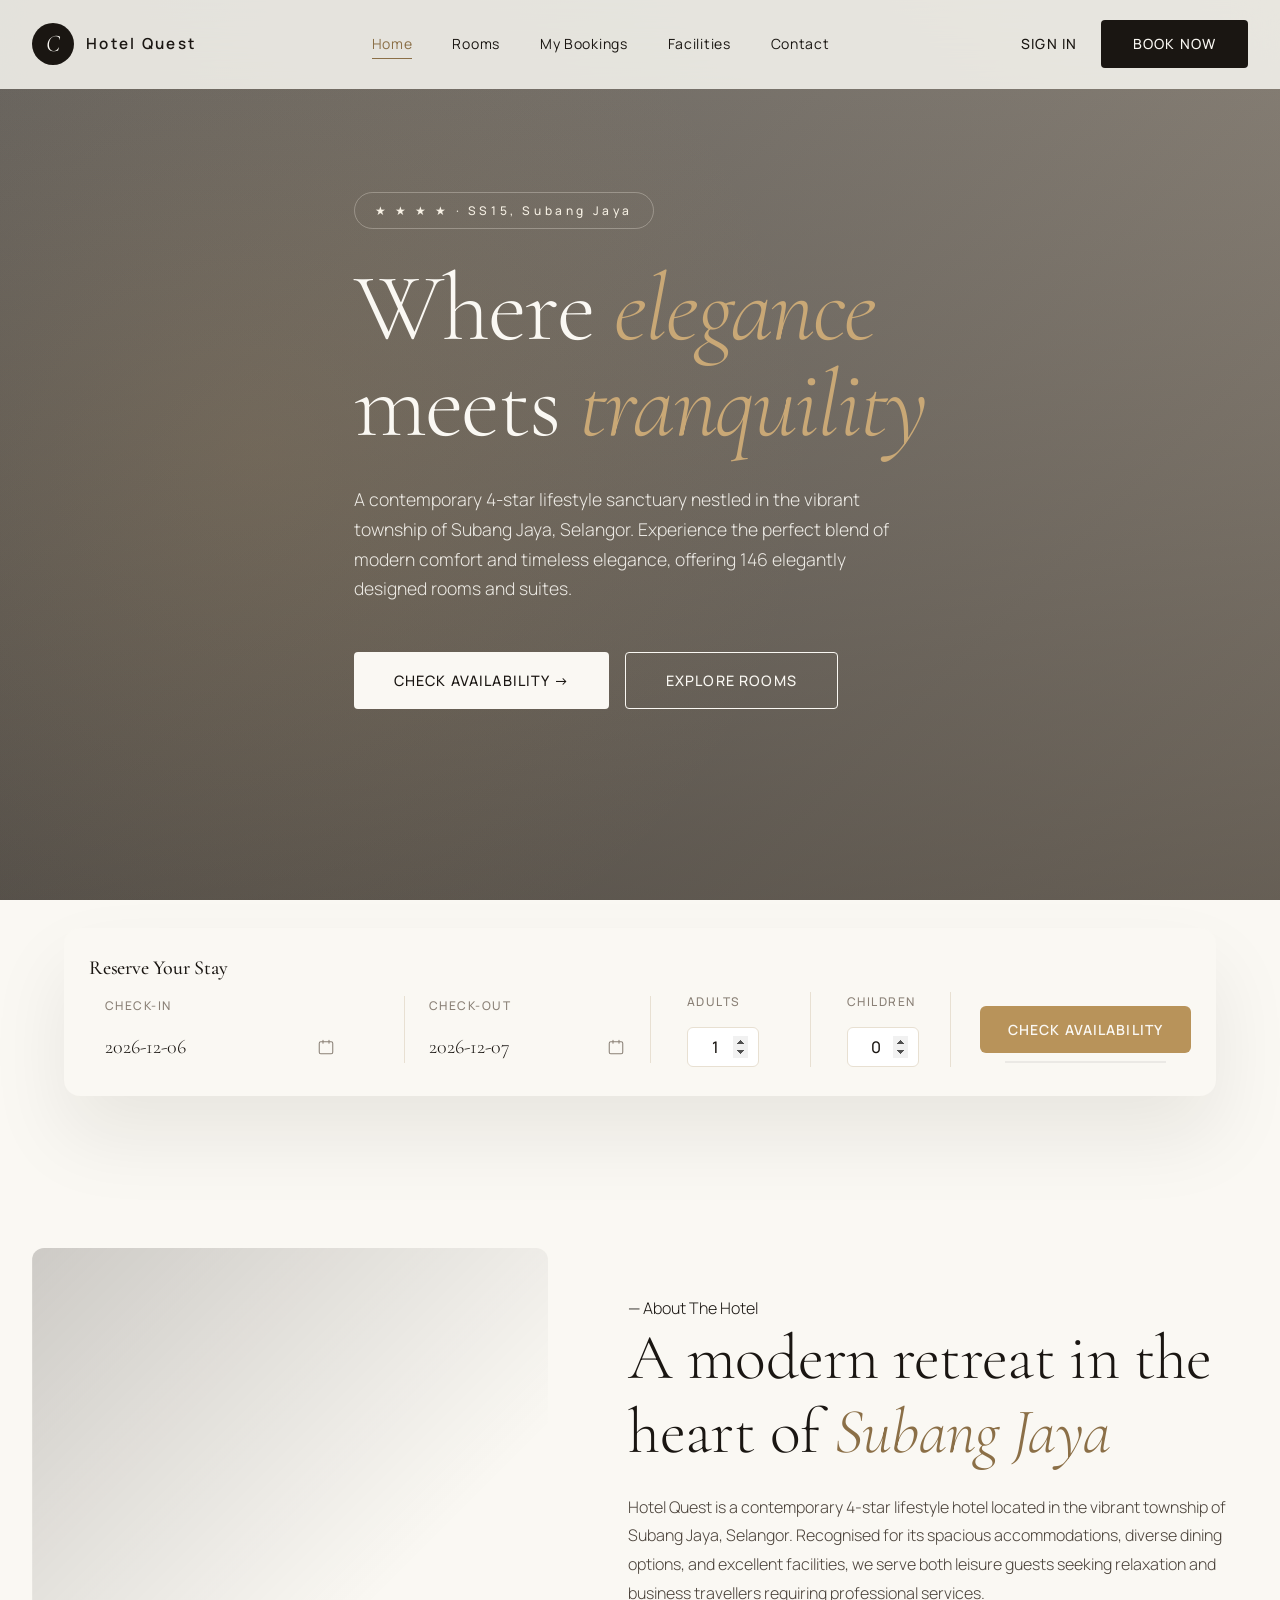
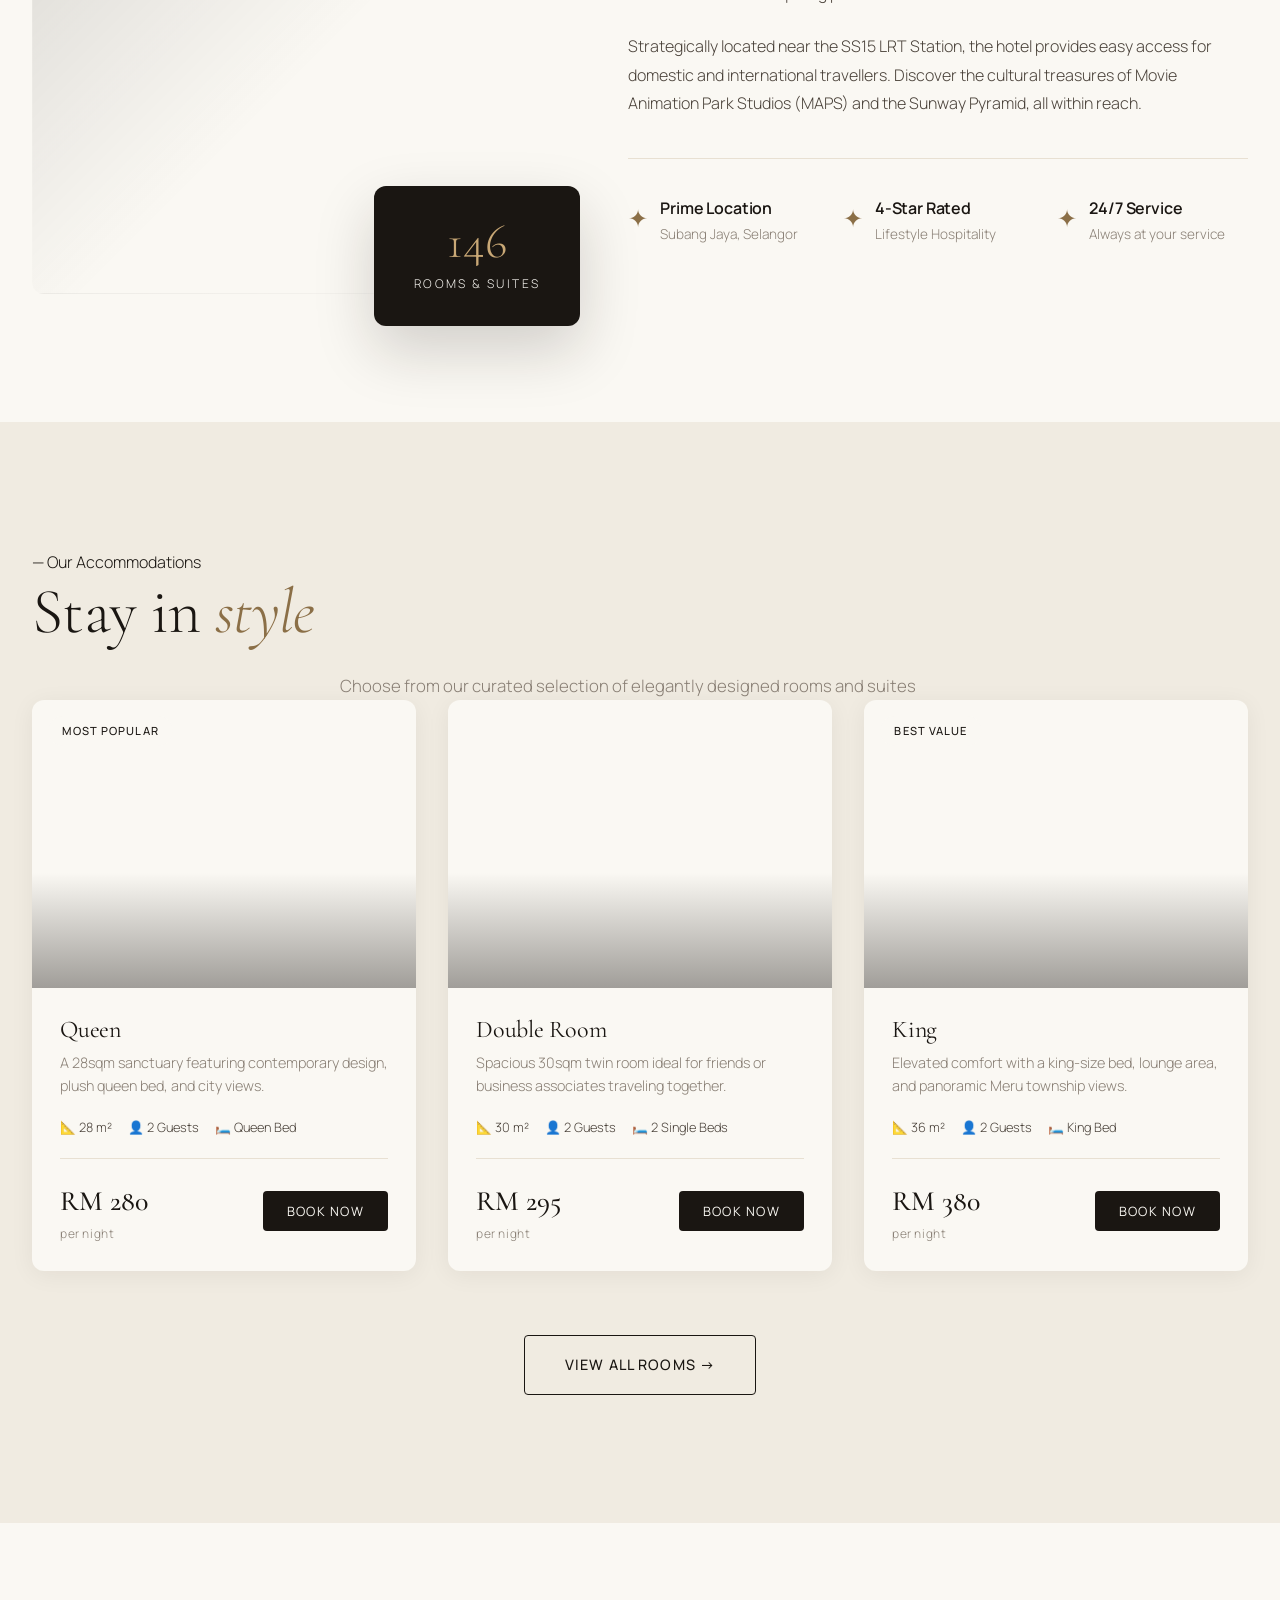
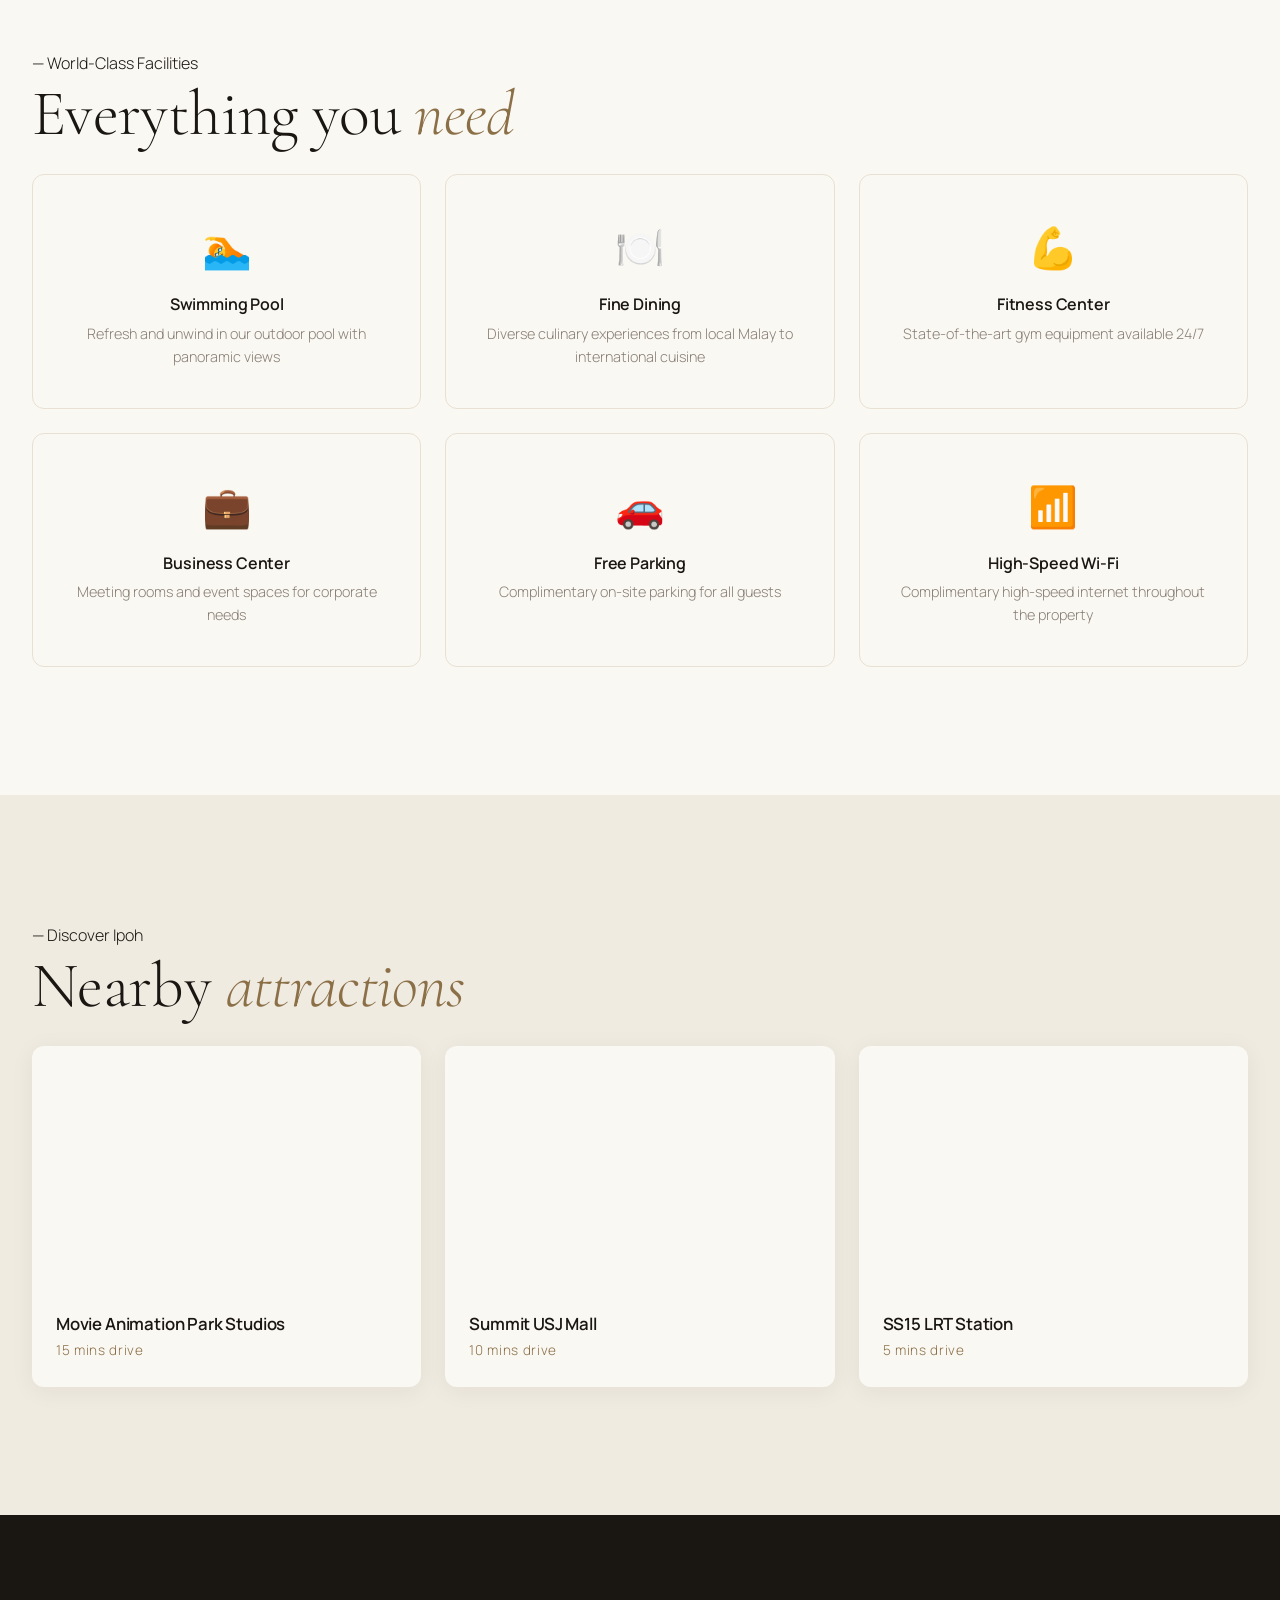
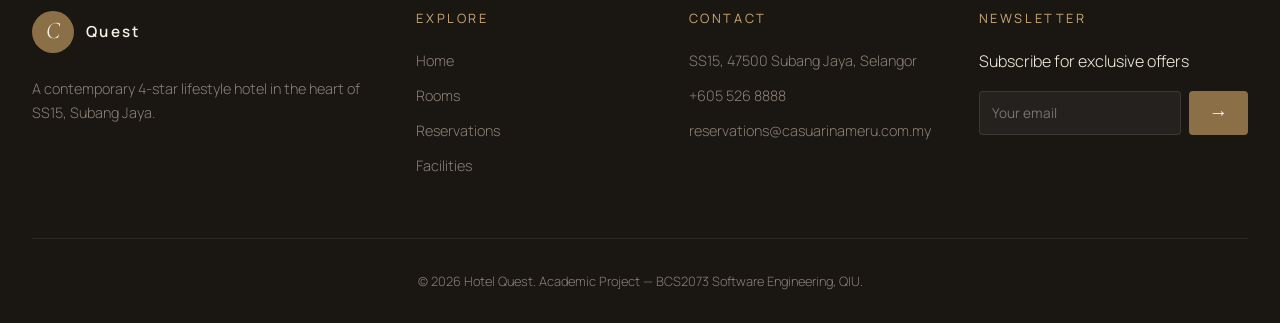
==== commit c395a87e: "fix: update homepage nearby attractions data for Subang Jaya region Corrected the mismatched locatio" ====
--- a/index.html
+++ b/index.html
@@ -245,14 +245,14 @@
                 <div class="attraction-card">
                     <div class="attraction-img attraction-2"></div>
                     <div class="attraction-info">
-                        <h4>Perak Tong Cave Temple</h4>
+                        <h4>Summit USJ Mall</h4>
                         <span>10 mins drive</span>
                     </div>
                 </div>
                 <div class="attraction-card">
                     <div class="attraction-img attraction-3"></div>
                     <div class="attraction-info">
-                        <h4>Amanjaya Bus Terminal</h4>
+                        <h4>SS15 LRT Station</h4>
                         <span>5 mins drive</span>
                     </div>
                 </div>
@@ -271,7 +271,7 @@
                         <span class="logo-mark">C</span>
                         <span class="logo-text">Quest</span>
                     </div>
-                    <p>A contemporary 4-star lifestyle hotel in the heart of Bandar Meru Raya, Ipoh.</p>
+                    <p>A contemporary 4-star lifestyle hotel in the heart of SS15, Subang Jaya.</p>
                 </div>
                 <div class="footer-col">
                     <h5>Explore</h5>
--- a/css/style.css
+++ b/css/style.css
@@ -972,7 +972,7 @@
     background-position: center;
 }
 .attraction-1 { background-image: url('https://images.unsplash.com/photo-1517457373958-b7bdd4587205?w=800&q=85'); }
-.attraction-2 { background-image: url('https://images.unsplash.com/photo-1545569310-c55c9f4ba56d?w=800&q=85'); }
+.attraction-2 { background-image: url('https://images.unsplash.com/photo-1519567241046-7f570eee3ce6?w=800&q=85'); }
 .attraction-3 { background-image: url('https://images.unsplash.com/photo-1544620347-c4fd4a3d5957?w=800&q=85'); }
 
 .attraction-info {
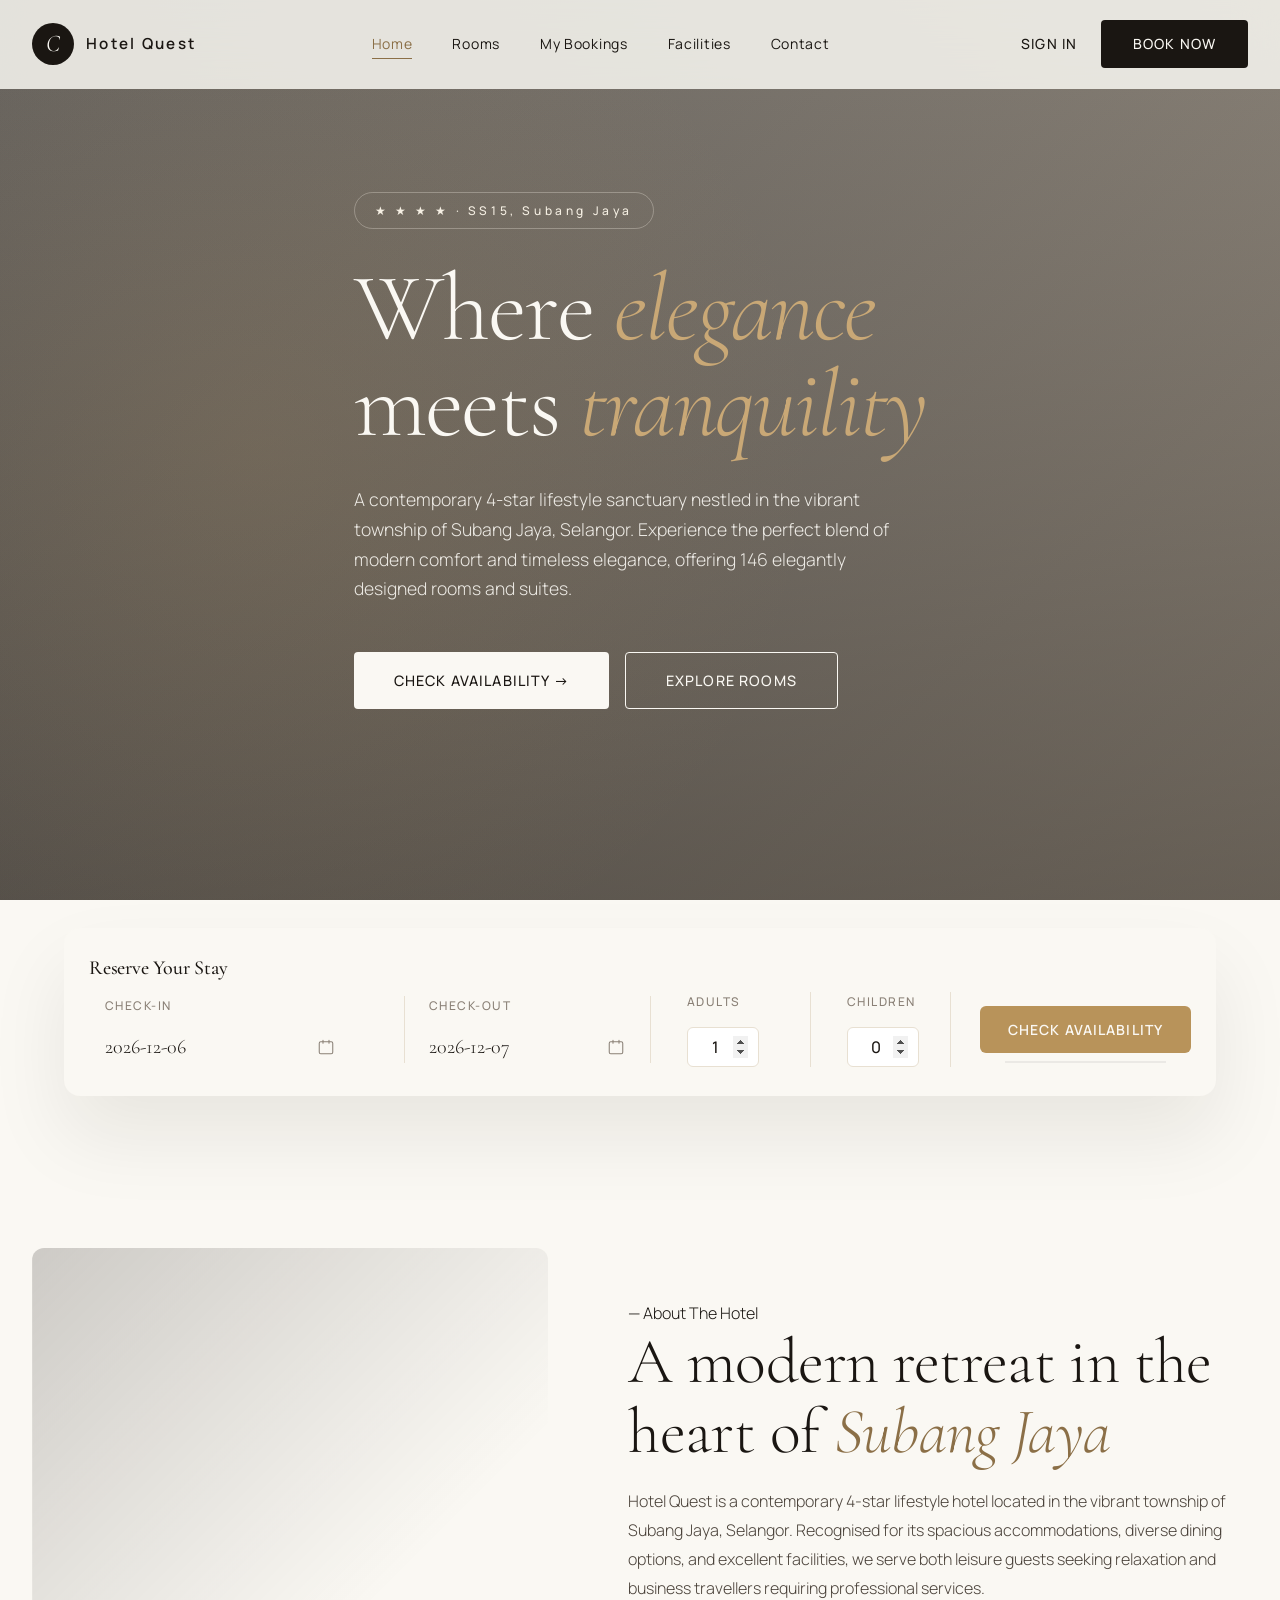
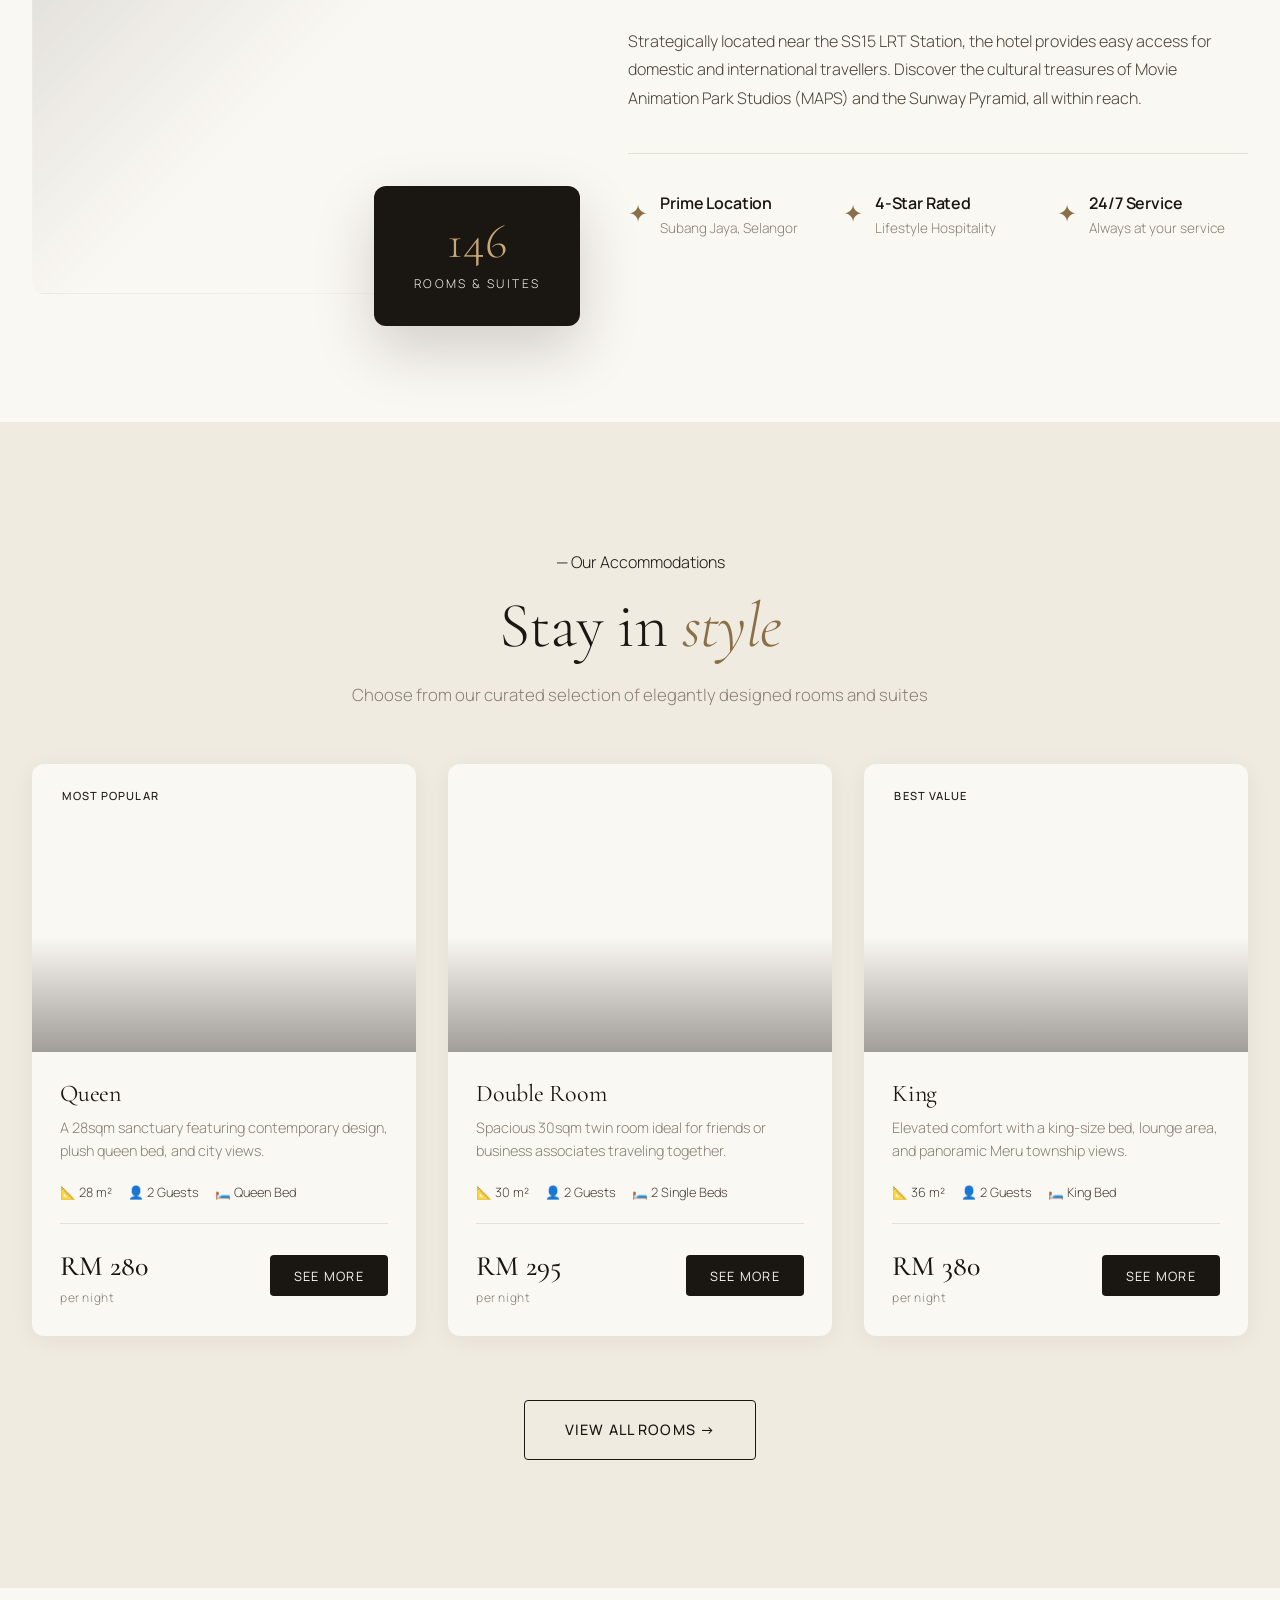
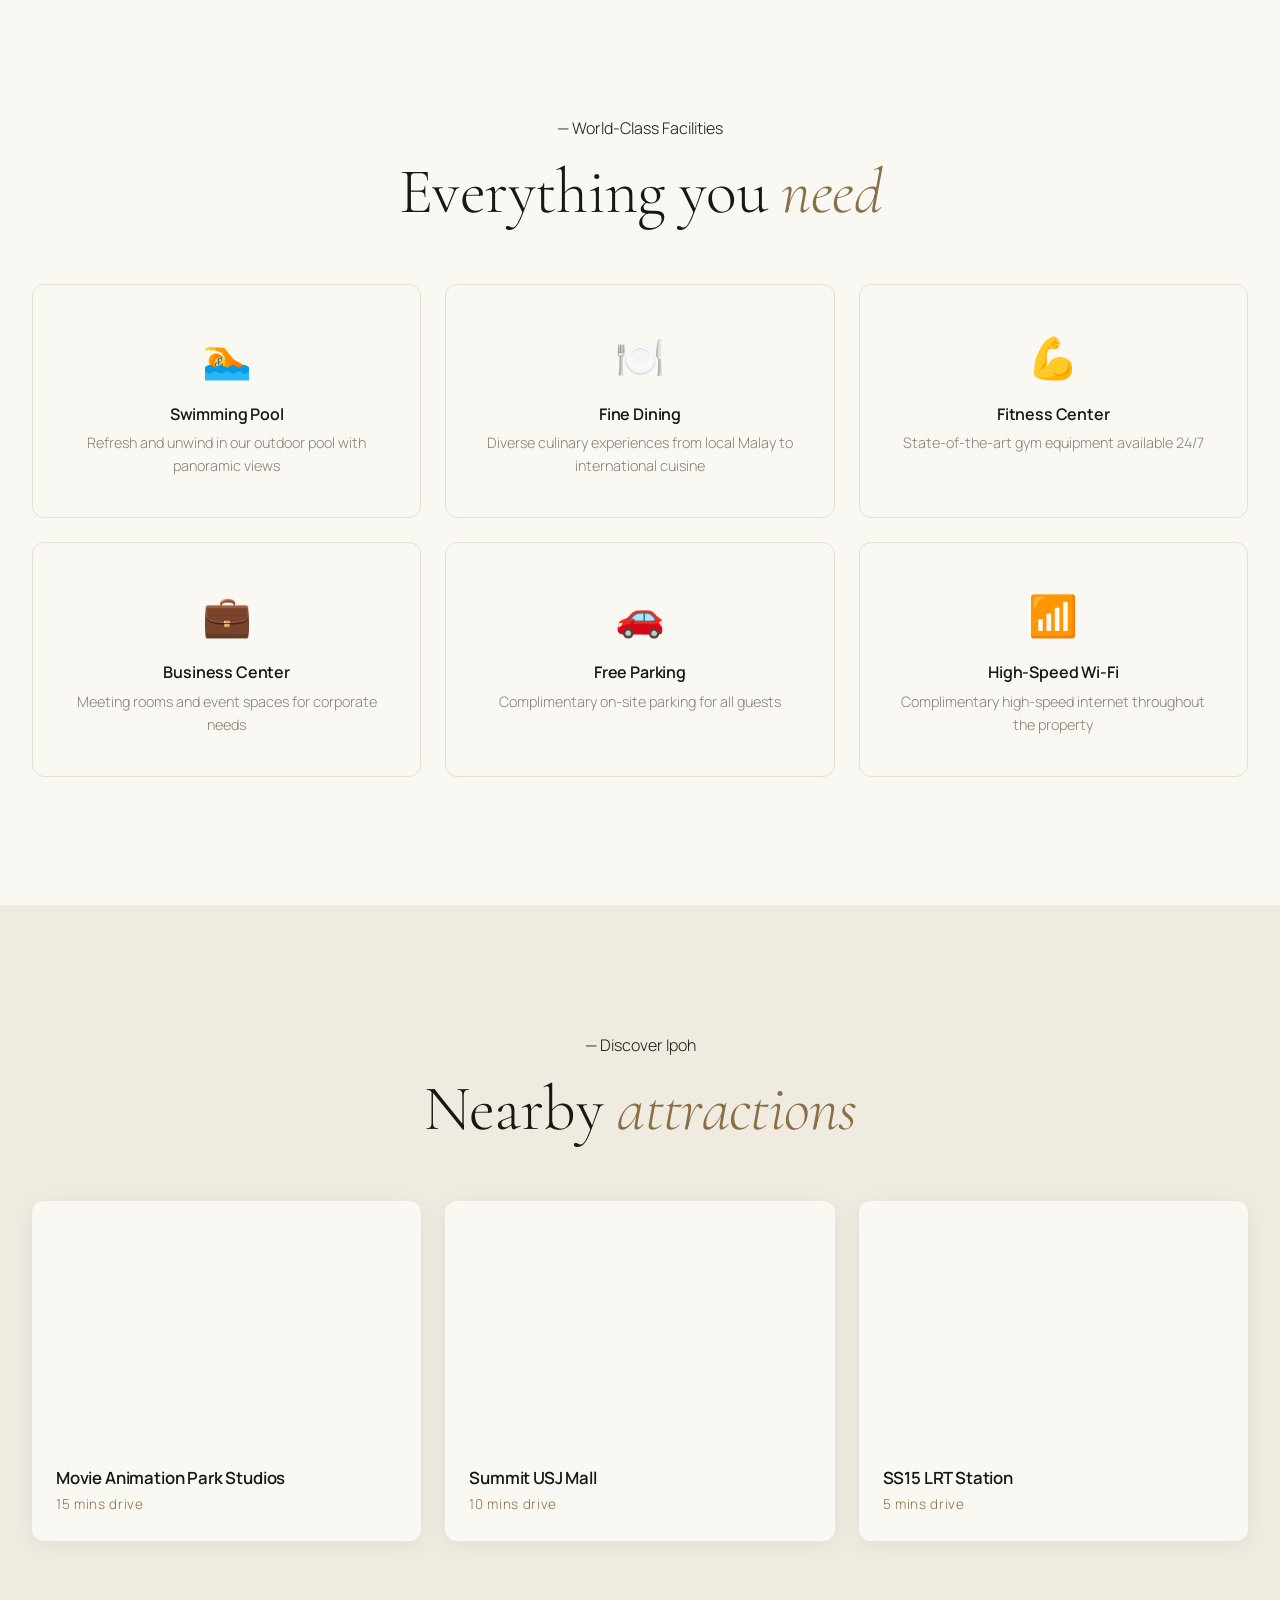
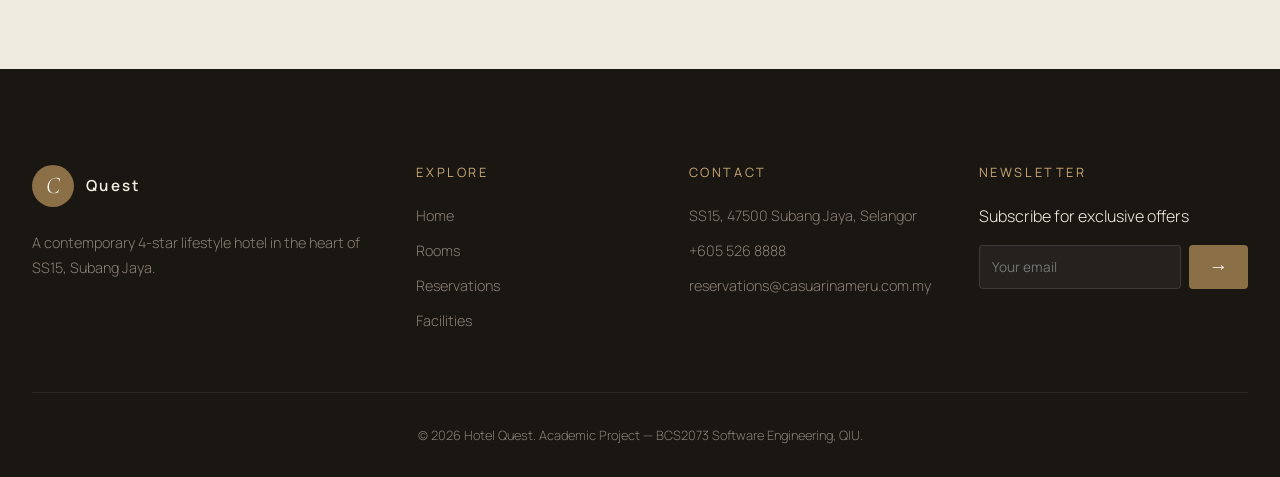
==== commit 341feaac: "bugfix: wire up broken home CTA buttons to internal anchors and room page Resolved two dead navigati" ====
--- a/index.html
+++ b/index.html
@@ -28,7 +28,7 @@
             </ul>
             <div class="nav-auth">
                 <button class="btn-ghost" id="loginBtn">Sign In</button>
-                <button class="btn-primary" id="reserveBtn" onclick="window.location.href='pages/search.html'">Book Now</button>
+                <button class="btn-primary" id="reserveBtn" onclick="window.location.href='pages/rooms.html'">Book Now</button>
             </div>
             <button class="mobile-toggle" id="mobileToggle">☰</button>
         </div>
@@ -51,7 +51,7 @@
                 offering 146 elegantly designed rooms and suites.
             </p>
             <div class="hero-actions">
-                <button class="btn-primary btn-lg" onclick="window.location.href='pages/search.html'">
+                <button class="btn-primary btn-lg" onclick="document.querySelector('.quick-search').scrollIntoView({behavior:'smooth', block:'center'})">
                     Check Availability →
                 </button>
                 <button class="btn-outline btn-lg" onclick="document.getElementById('rooms-preview').scrollIntoView({behavior:'smooth'})">
--- a/css/style.css
+++ b/css/style.css
@@ -579,10 +579,20 @@
     .datepicker { flex-direction: column; }
     .datepicker-panel { width: 100%; }
 }
+.section-header {
+    text-align: center;
+    margin-bottom: 3.5rem;
+}
+.section-header .section-tag {
+    display: inline-block;
+    margin-bottom: 1rem;
+}
+
 .section-title {
     font-size: clamp(2.5rem, 5vw, 4rem);
     font-weight: 300;
-    margin-bottom: 1.5rem;
+    margin-bottom: 1.25rem;
+    line-height: 1.1;
 }
 
 .section-subtitle {
@@ -590,6 +600,7 @@
     font-size: 1.05rem;
     max-width: 600px;
     margin: 0 auto;
+    line-height: 1.6;
 }
 
 .section-cta {
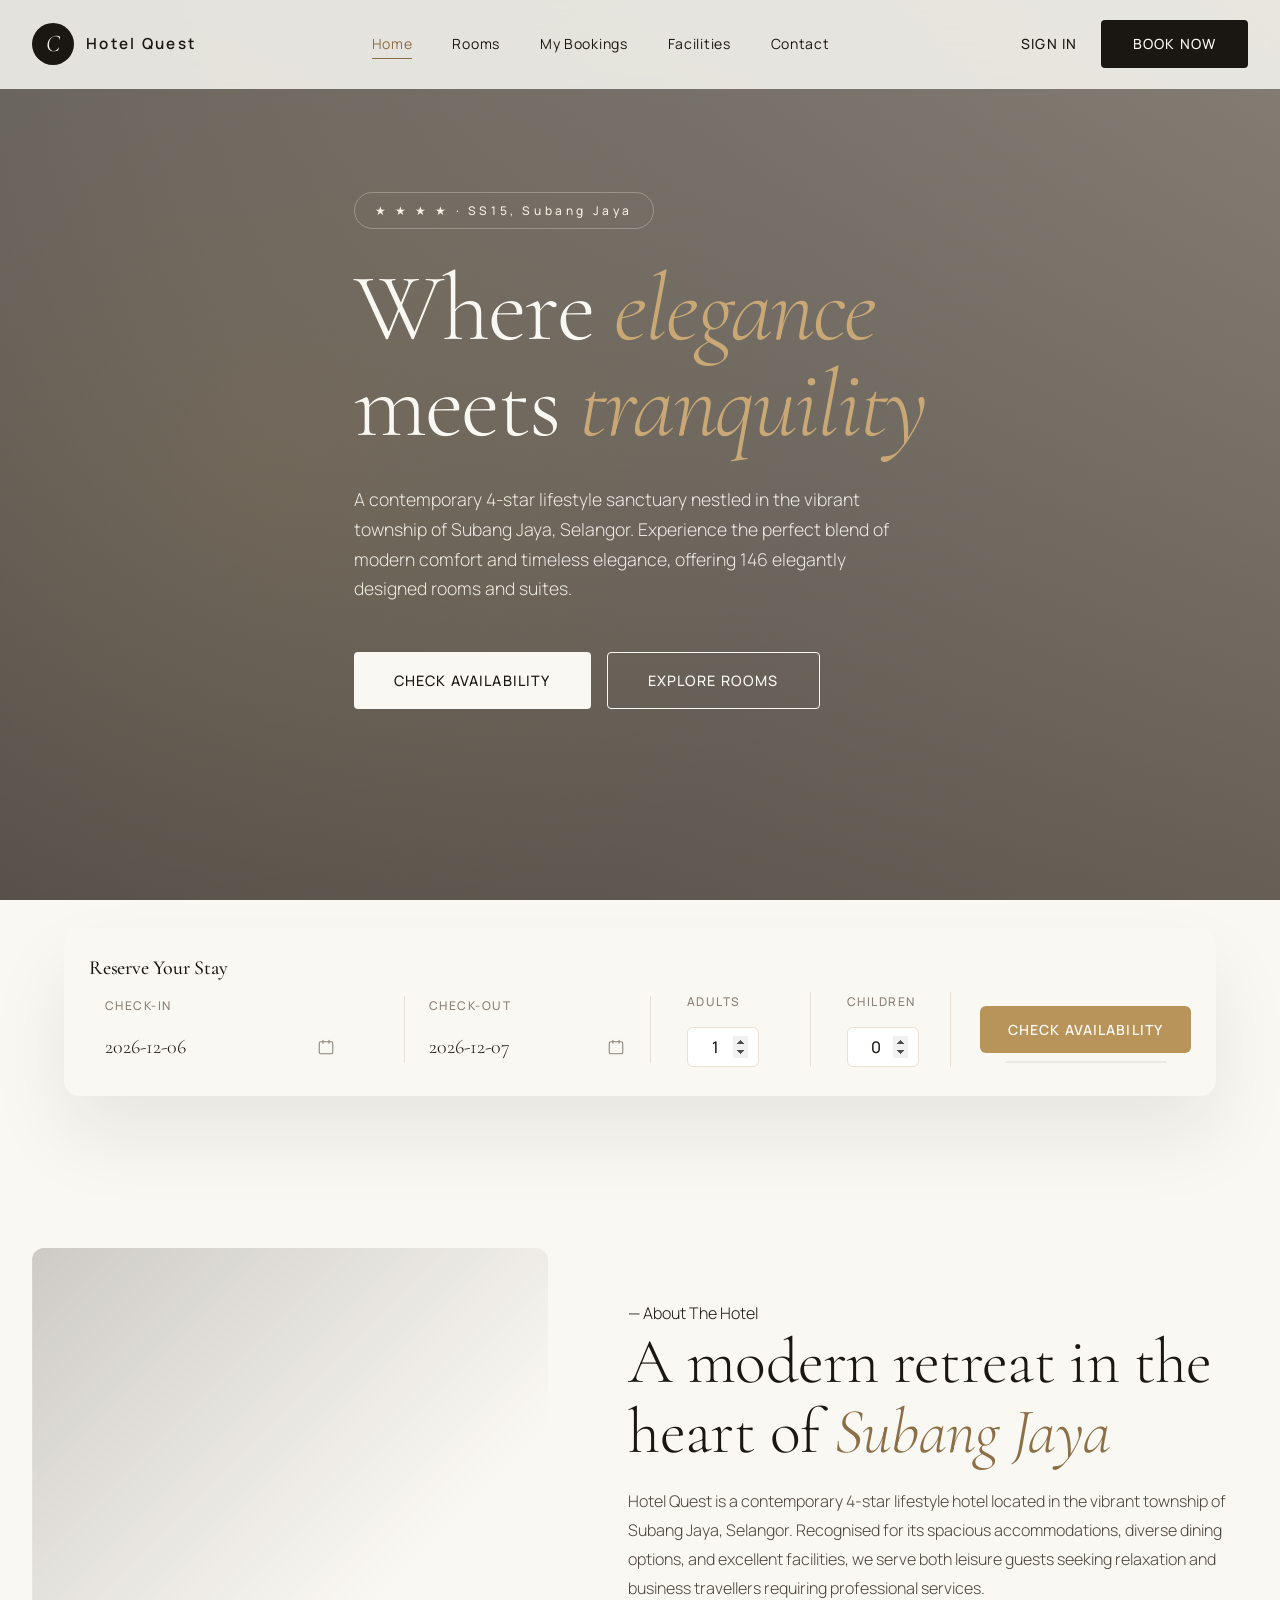
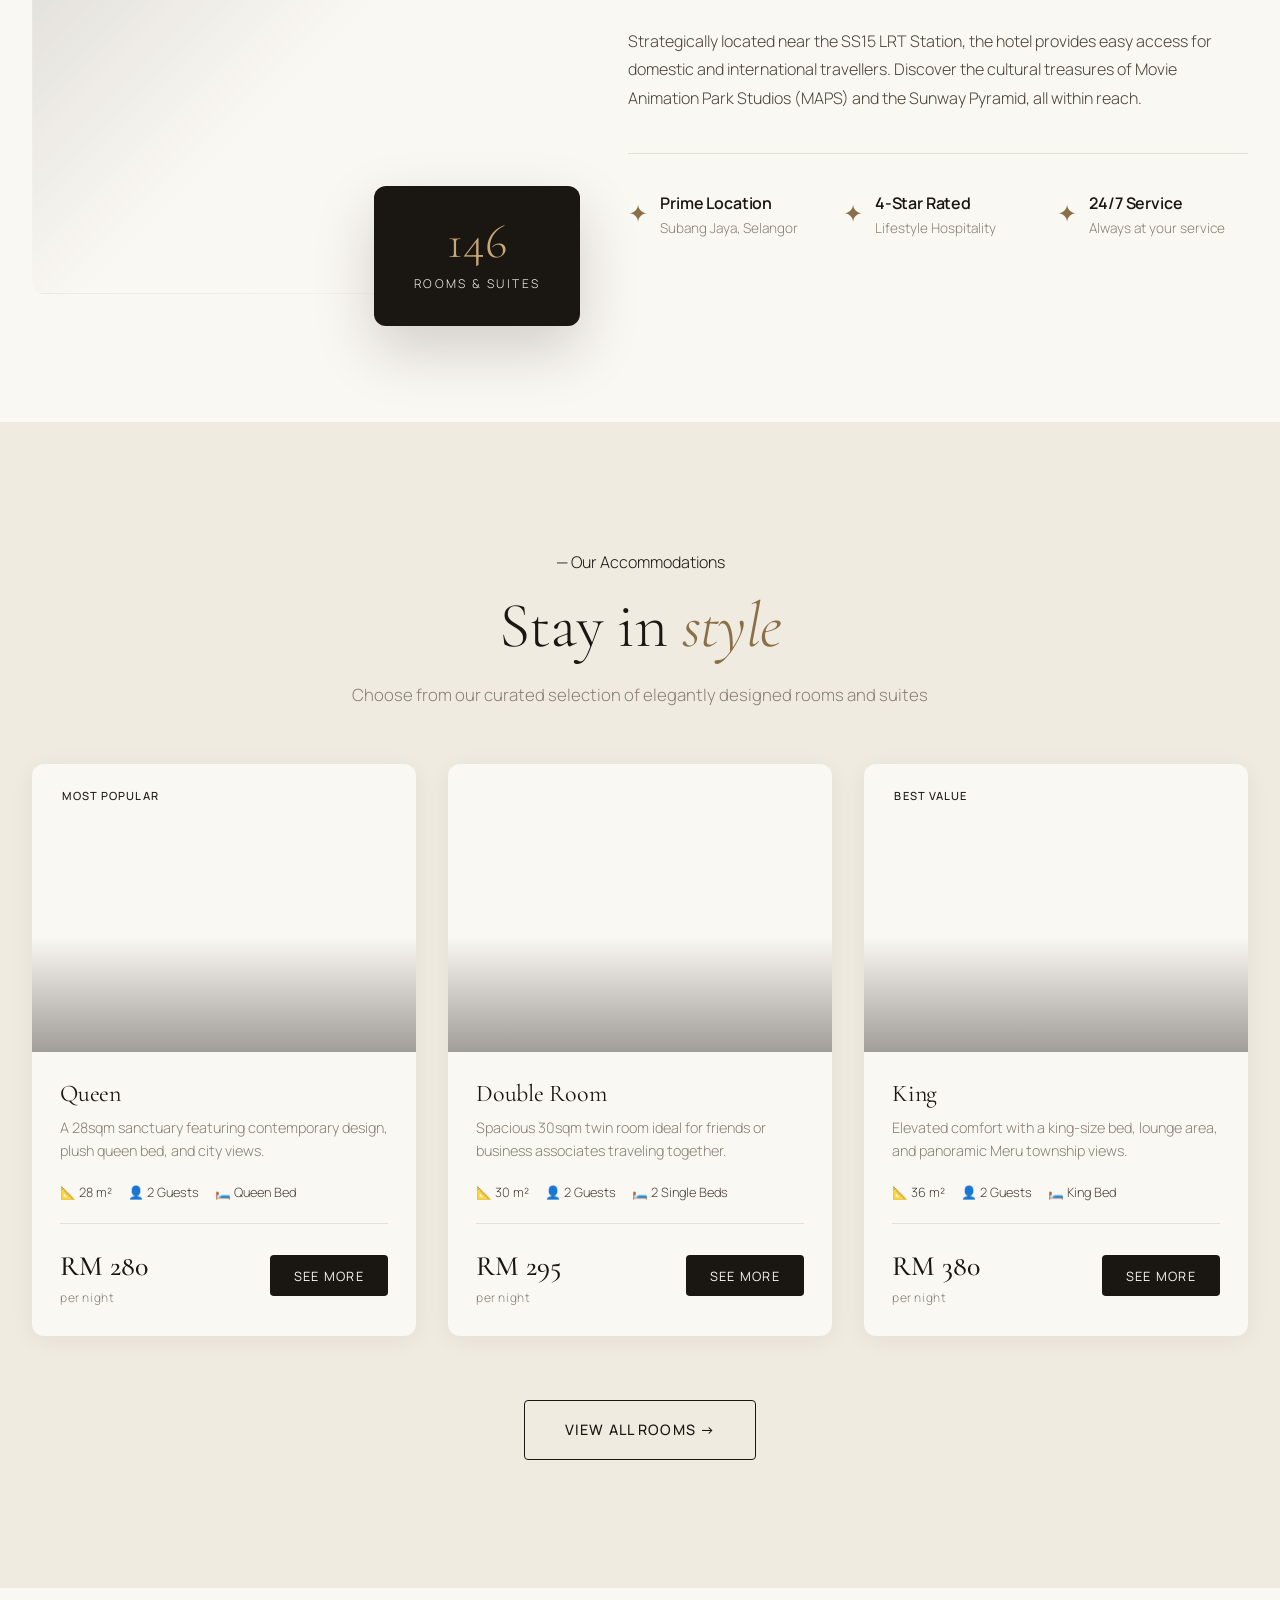
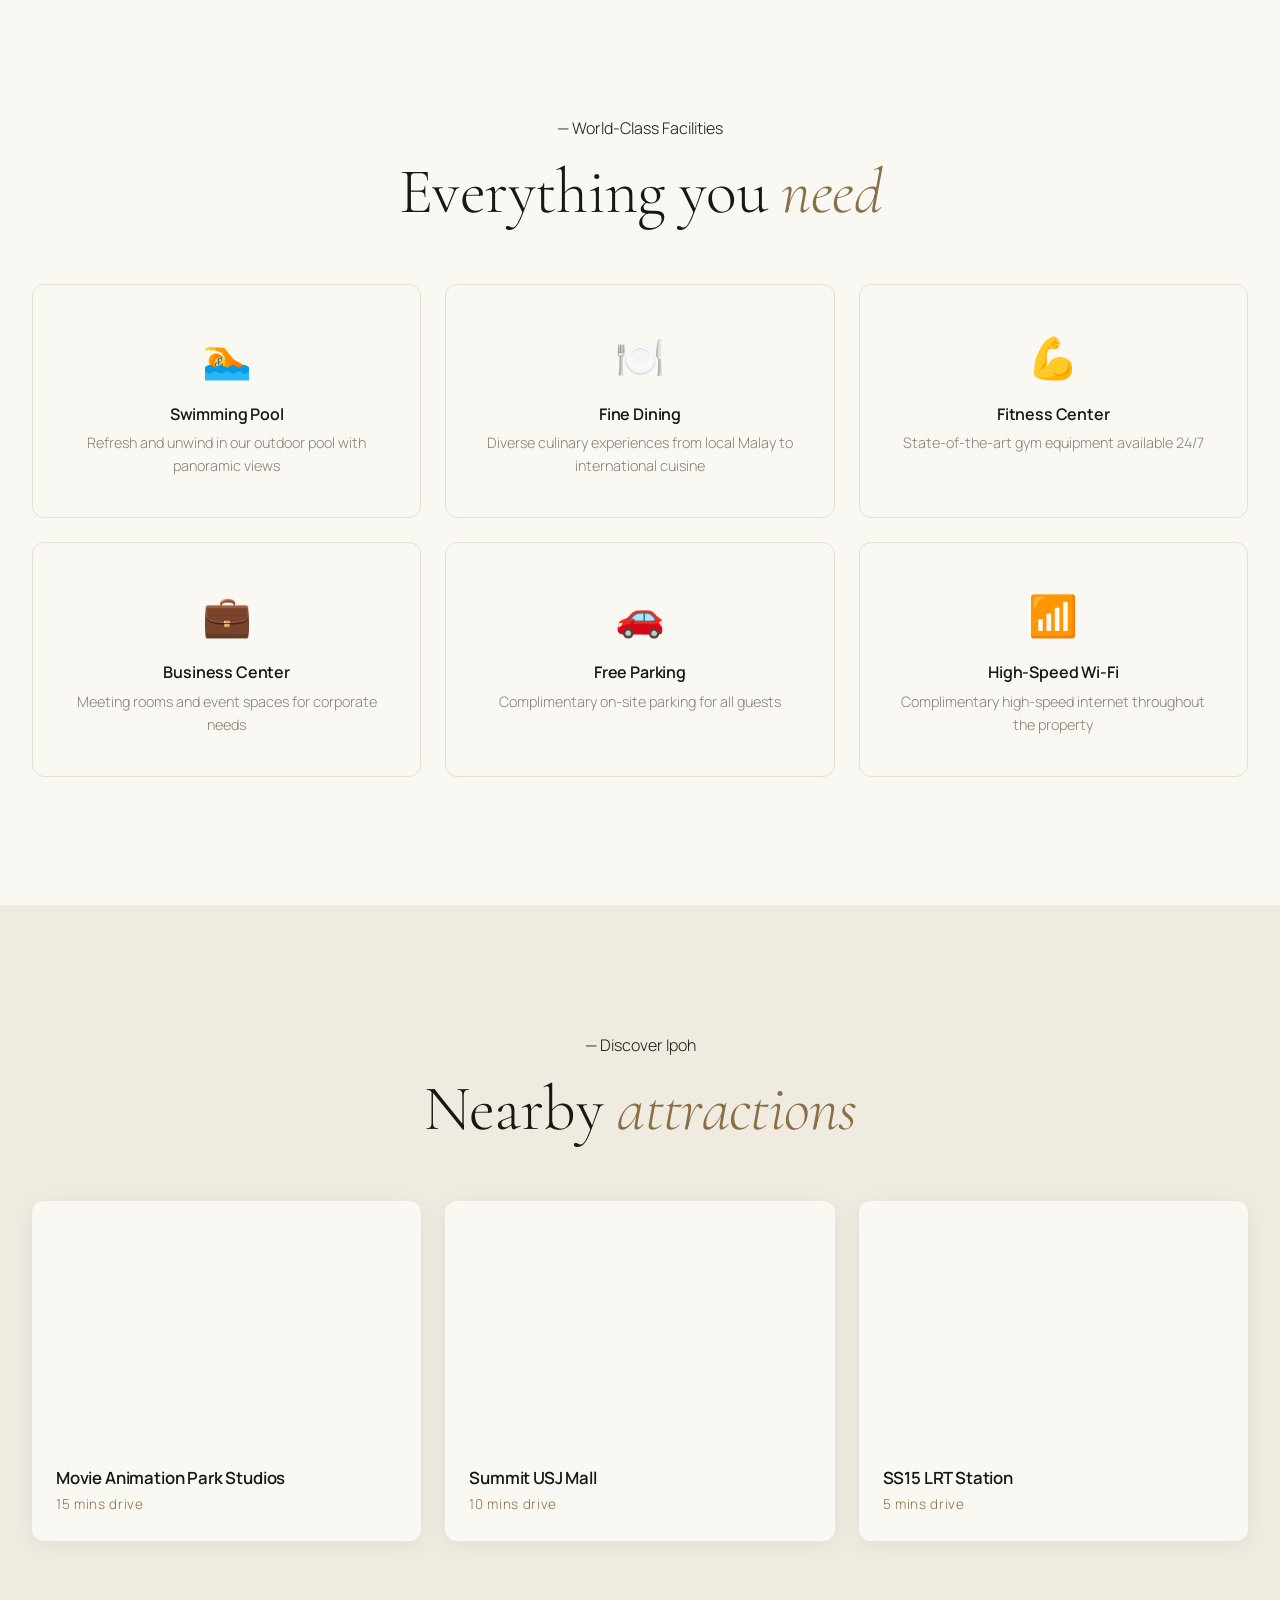
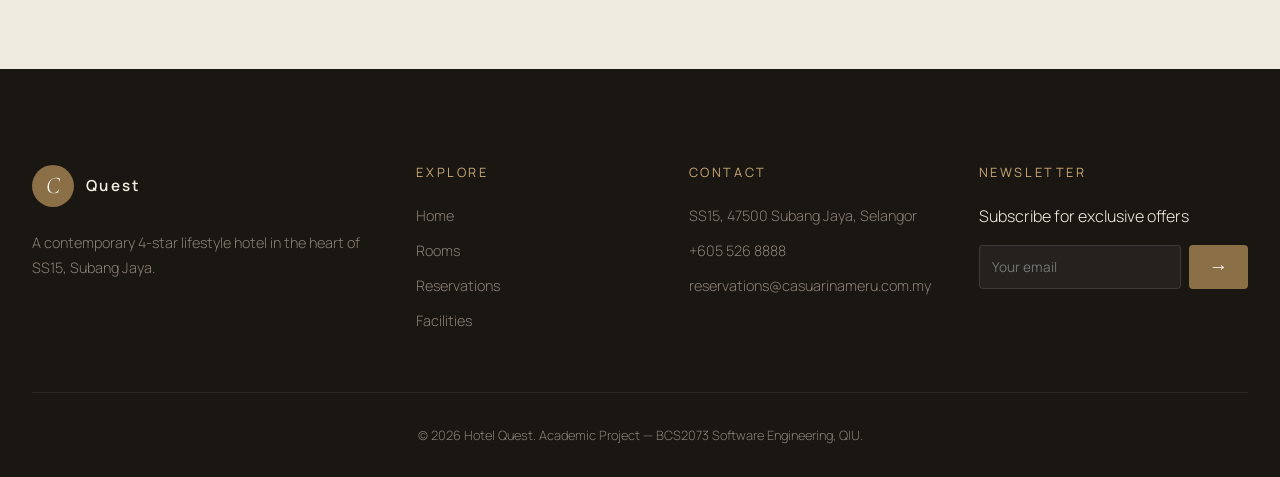
==== commit 71121ac2: "hotfix: resolve calendar date grid offset collision and restore missing may 31st [CRITICAL EMERGENCY" ====
--- a/index.html
+++ b/index.html
@@ -52,7 +52,7 @@
             </p>
             <div class="hero-actions">
                 <button class="btn-primary btn-lg" onclick="document.querySelector('.quick-search').scrollIntoView({behavior:'smooth', block:'center'})">
-                    Check Availability →
+                    Check Availability
                 </button>
                 <button class="btn-outline btn-lg" onclick="document.getElementById('rooms-preview').scrollIntoView({behavior:'smooth'})">
                     Explore Rooms
--- a/css/style.css
+++ b/css/style.css
@@ -496,9 +496,9 @@
     align-items: flex-start;
 }
 .datepicker-panel {
-    width: 260px;
-    flex: 0 0 260px; /* prefer fixed panel width, avoid unwanted shrinking */
-    overflow: hidden; /* prevent child elements (days) from overflowing the header area */
+    width: 308px;
+    flex: 0 0 308px; /* fit 7 columns of 36px day cells + 6 gaps of 0.5rem */
+    overflow: hidden;
 }
 .datepicker-header {
     display: flex;
@@ -536,10 +536,11 @@
 }
 .datepicker-grid {
     display: grid;
-    grid-template-columns: repeat(7, 1fr);
+    grid-template-columns: repeat(7, minmax(0, 1fr));
     gap: 0.5rem;
     position: relative;
     z-index: 1;
+    justify-items: center;
 }
 .datepicker-day {
     width: 36px;
